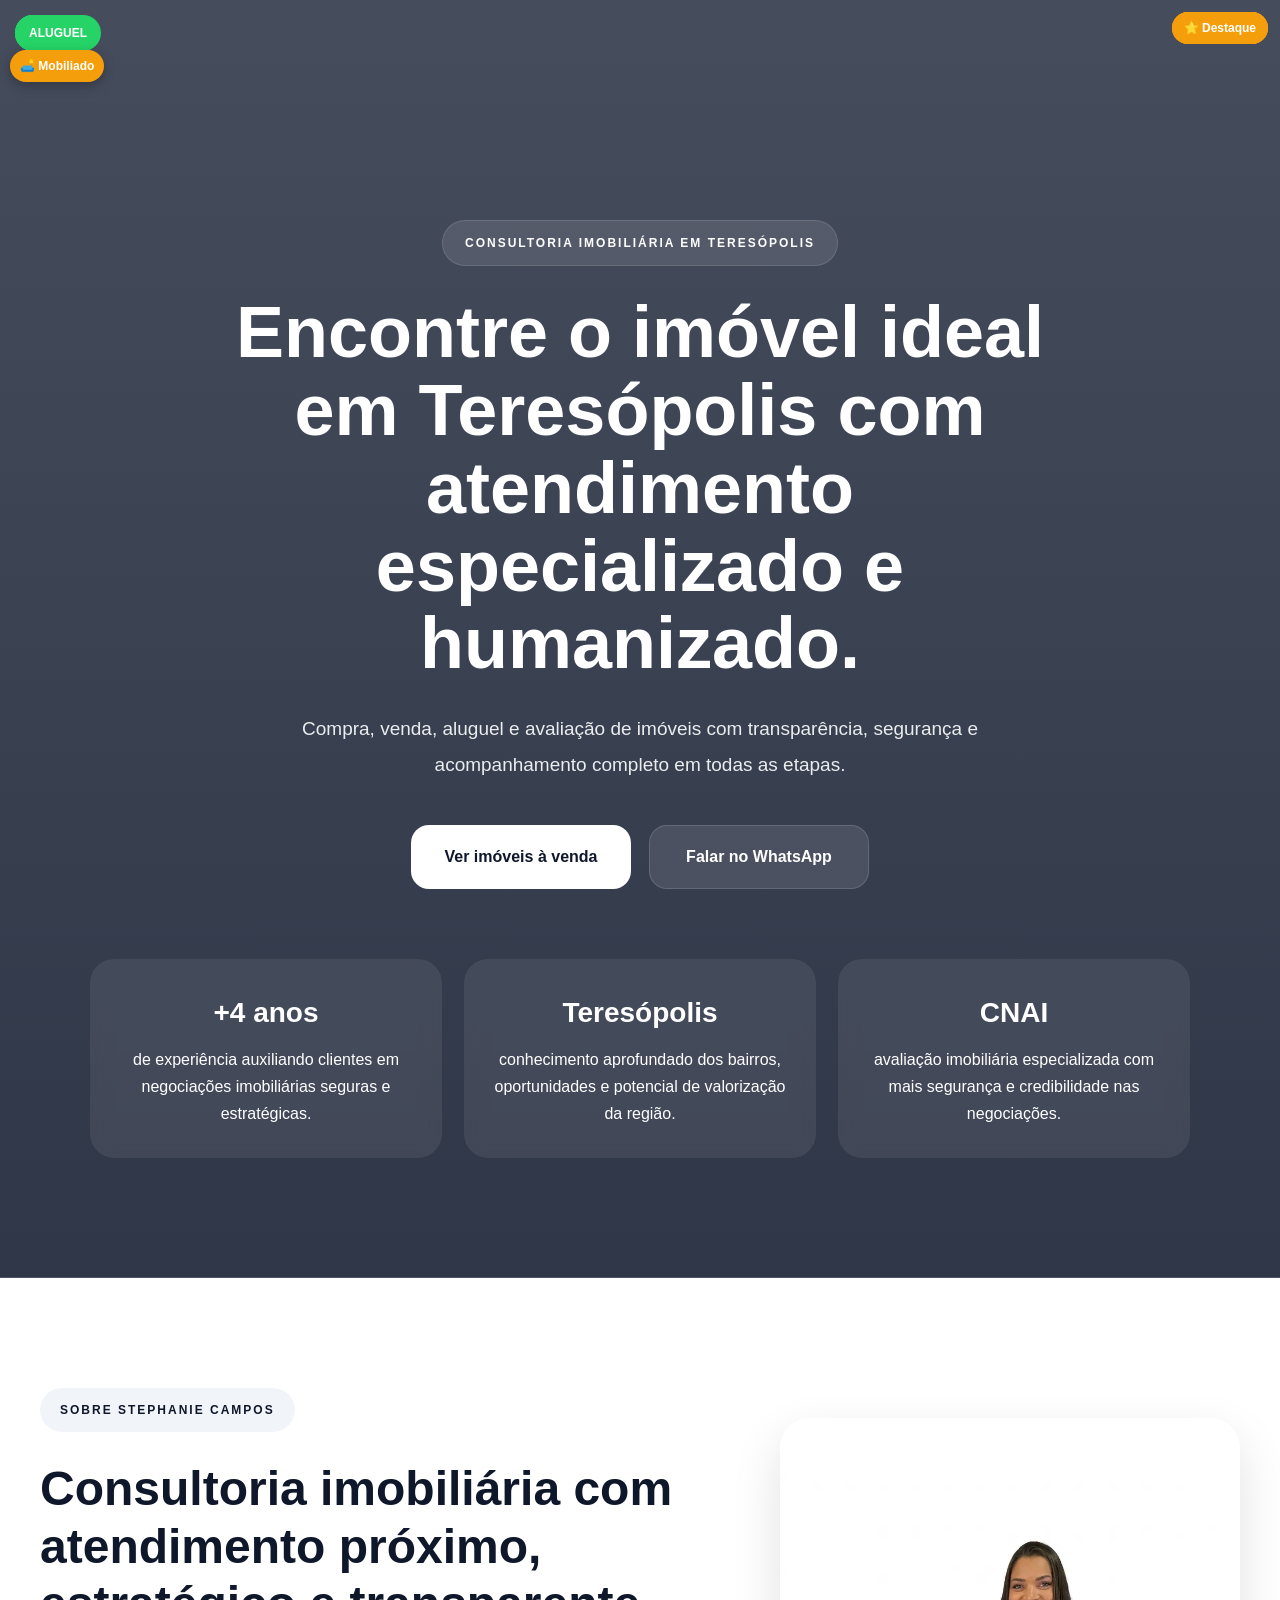
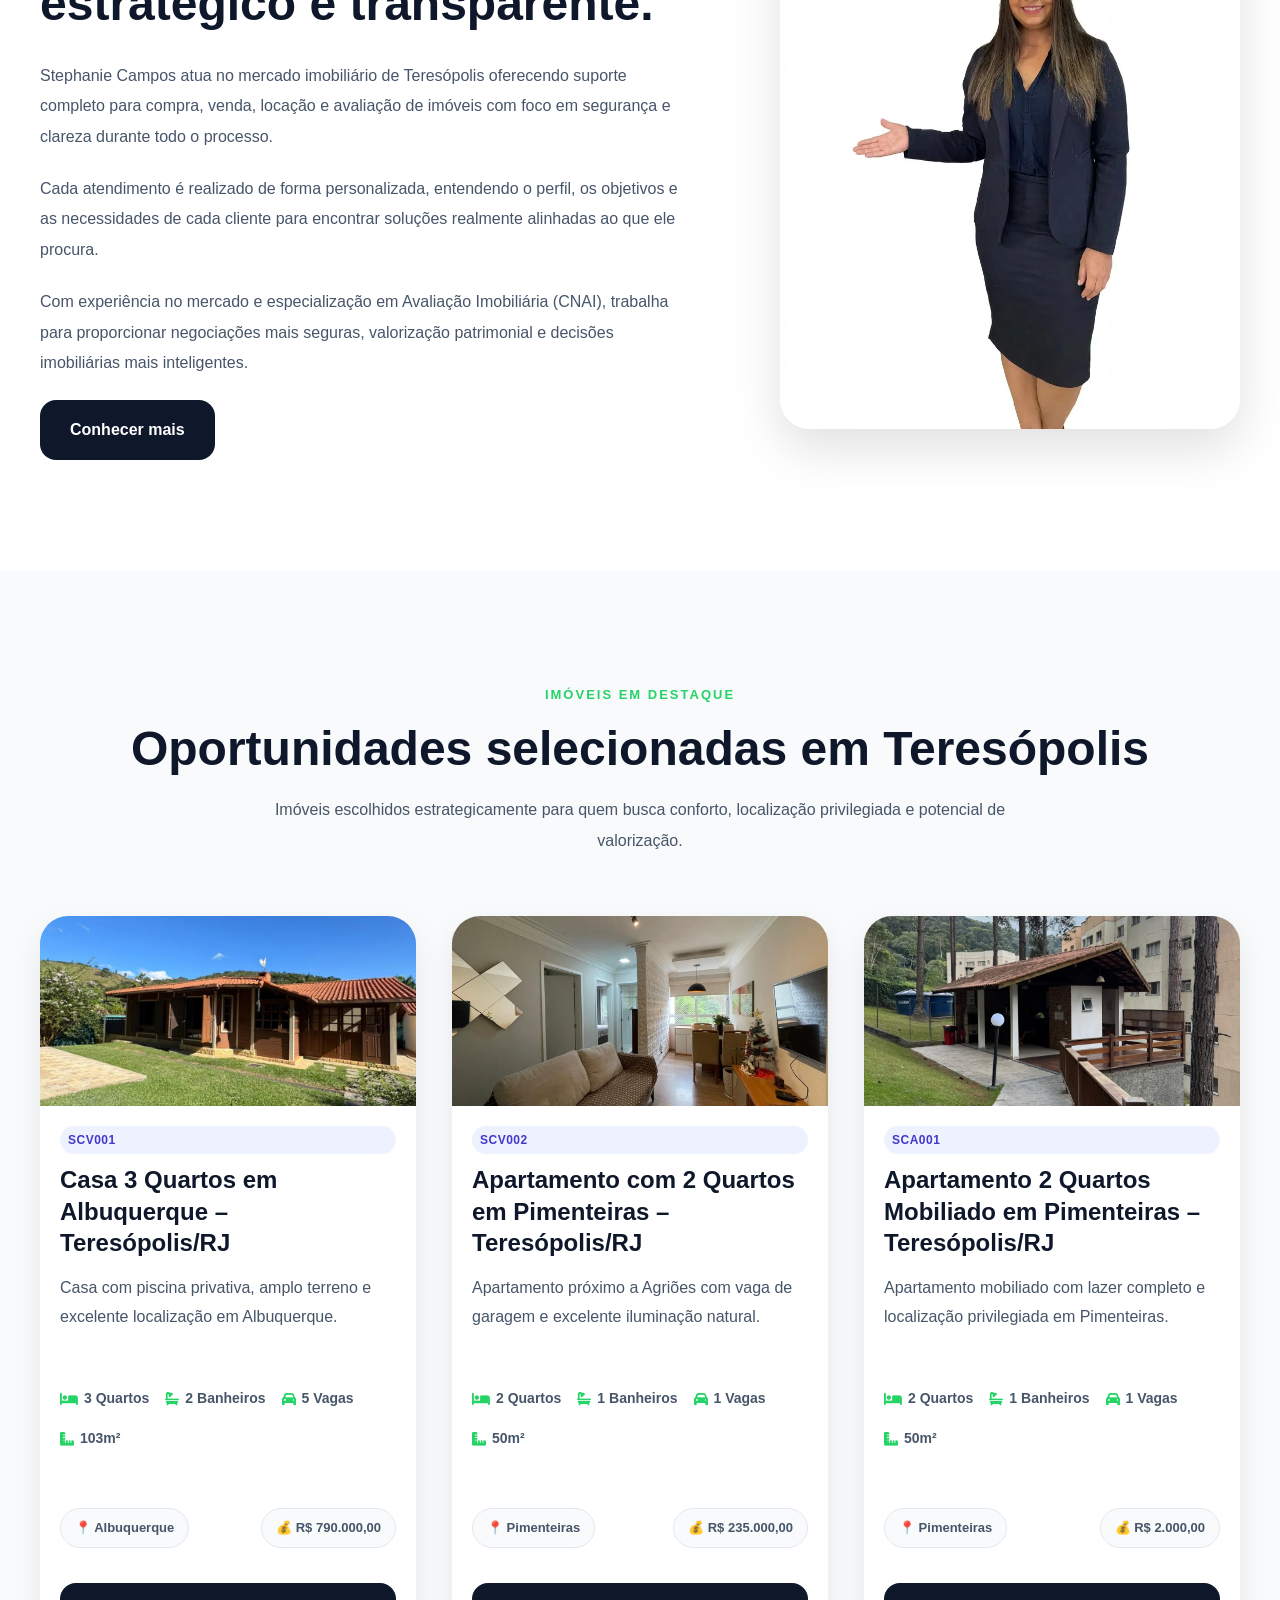
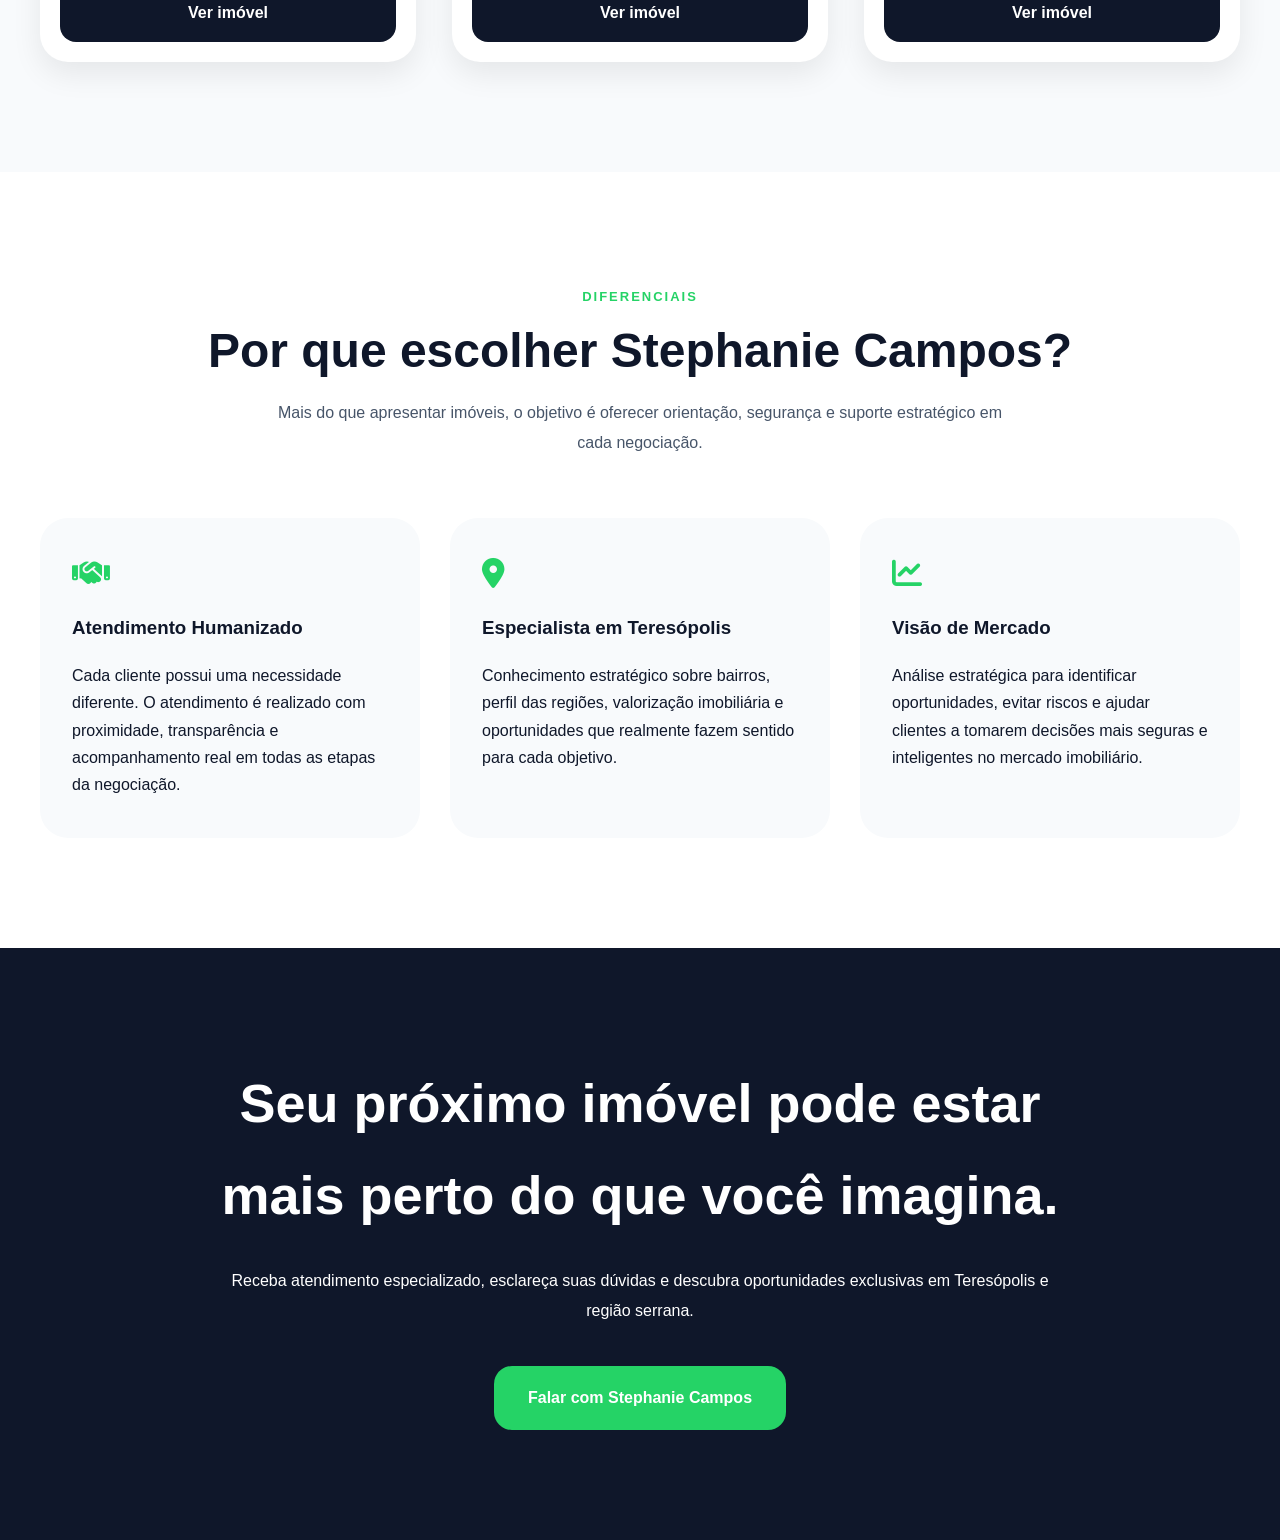
==== index.html @ abc0a204 "sss" ====
<!DOCTYPE html>
<html lang="pt-BR">
<head>

    <meta charset="UTF-8">

    <meta name="viewport"
        content="width=device-width, initial-scale=1.0">

    <title>
        Stephanie Campos | Consultoria Imobiliária em Teresópolis
    </title>

    <meta name="description"
        content="Especialista em compra, venda, aluguel e avaliação de imóveis em Teresópolis RJ.">

    <link rel="canonical"
        href="https://rodneycm.github.io/Corretora2/">

    <!-- SCHEMA 1 — RealEstateAgent -->
    <script type="application/ld+json">
    {
        "@context": "https://schema.org",
        "@type": "RealEstateAgent",
        "name": "Stephanie Campos | Consultoria Imobiliária",
        "image": "https://rodneycm.github.io/Corretora2/assets/equipe/stephanie.webp",
        "url": "https://rodneycm.github.io/Corretora2/",
        "telephone": "+55-21-98932-1485",
        "address": {
            "@type": "PostalAddress",
            "addressLocality": "Teresópolis",
            "addressRegion": "RJ",
            "addressCountry": "BR"
        },
        "areaServed": {
            "@type": "City",
            "name": "Teresópolis"
        },
        "sameAs": [
            "https://www.instagram.com/stecampost"
        ]
    }
    </script>

    <!-- SCHEMA 2 — LocalBusiness -->
    <script type="application/ld+json">
    {
        "@context": "https://schema.org",
        "@type": "LocalBusiness",
        "name": "Stephanie Campos | Consultoria Imobiliária",
        "image": "https://rodneycm.github.io/Corretora2/assets/equipe/stephanie.webp",
        "url": "https://rodneycm.github.io/Corretora2/",
        "telephone": "+55-21-98932-1485",
        "priceRange": "$$",
        "address": {
            "@type": "PostalAddress",
            "addressLocality": "Teresópolis",
            "addressRegion": "RJ",
            "addressCountry": "BR"
        },
        "geo": {
            "@type": "GeoCoordinates",
            "latitude": "-22.4167",
            "longitude": "-42.9789"
        },
        "areaServed": {
            "@type": "City",
            "name": "Teresópolis"
        },
        "sameAs": [
            "https://www.instagram.com/stecampost"
        ],
        "description": "Consultoria imobiliária especializada em compra, venda, aluguel e avaliação de imóveis em Teresópolis RJ."
    }
    </script>

    <!-- FAVICONS -->
    <link rel="icon"
        type="image/x-icon"
        href="assets/favicons/favicon.ico">

    <link rel="icon"
        type="image/png"
        sizes="16x16"
        href="assets/favicons/favicon-16x16.png">

    <link rel="icon"
        type="image/png"
        sizes="32x32"
        href="assets/favicons/favicon-32x32.png">

    <link rel="apple-touch-icon"
        sizes="180x180"
        href="assets/favicons/apple-touch-icon.png">

    <link rel="icon"
        type="image/png"
        sizes="192x192"
        href="assets/favicons/android-chrome-192x192.png">

    <link rel="icon"
        type="image/png"
        sizes="512x512"
        href="assets/favicons/android-chrome-512x512.png">

    <!-- FONT AWESOME -->
    <link rel="stylesheet"
        href="https://cdnjs.cloudflare.com/ajax/libs/font-awesome/6.5.2/css/all.min.css">

    <!-- CSS -->
    <link rel="stylesheet" href="css/global.css">
    <link rel="stylesheet" href="css/home.css">

</head>

<body>

<!-- HEADER -->

<div id="header-component"></div>

<main>

<!-- HERO -->

<section class="hero">

<div class="hero-content">

<span class="hero-mini">

CONSULTORIA IMOBILIÁRIA EM TERESÓPOLIS

</span>

<h1>

Encontre o imóvel ideal em Teresópolis com atendimento especializado e humanizado.

</h1>

<p>

Compra, venda, aluguel e avaliação de imóveis com transparência,
segurança e acompanhamento completo em todas as etapas.

</p>

<div class="hero-buttons">

<a href="comprar.html"
class="hero-btn">

Ver imóveis à venda

</a>

<a href="https://wa.me/5521989321485?text=Olá%20Stephanie,%20vim%20pelo%20site%20e%20gostaria%20de%20mais%20informações."
target="_blank"
rel="noopener noreferrer"
class="hero-btn-outline">

Falar no WhatsApp

</a>

</div>

<div class="hero-info">

<div>

<strong>+4 anos</strong>

<span>
de experiência auxiliando clientes em negociações imobiliárias seguras e estratégicas.
</span>

</div>

<div>

<strong>Teresópolis</strong>

<span>
conhecimento aprofundado dos bairros, oportunidades e potencial de valorização da região.
</span>

</div>

<div>

<strong>CNAI</strong>

<span>
avaliação imobiliária especializada com mais segurança e credibilidade nas negociações.
</span>

</div>

</div>

</div>

</section>

<!-- SOBRE -->

<section class="sobre-home">

<div class="sobre-home-content">

<div class="sobre-texto">

<span class="sobre-mini">

SOBRE STEPHANIE CAMPOS

</span>

<h2>

Consultoria imobiliária com atendimento próximo, estratégico e transparente.

</h2>

<p>

Stephanie Campos atua no mercado imobiliário de Teresópolis oferecendo suporte completo para compra, venda, locação e avaliação de imóveis com foco em segurança e clareza durante todo o processo.

</p>

<p>

Cada atendimento é realizado de forma personalizada, entendendo o perfil, os objetivos e as necessidades de cada cliente para encontrar soluções realmente alinhadas ao que ele procura.

</p>

<p>

Com experiência no mercado e especialização em Avaliação Imobiliária (CNAI), trabalha para proporcionar negociações mais seguras, valorização patrimonial e decisões imobiliárias mais inteligentes.

</p>

<a href="quem-somos.html"
class="saiba-mais-btn">

Conhecer mais

</a>

</div>

<div class="sobre-imagem">

<img src="assets/equipe/stephanie4.webp"
alt="Stephanie Campos">

</div>

</div>

</section>

<!-- DESTAQUES -->

<section class="destaques-home">

<div class="section-title">

<span>
IMÓVEIS EM DESTAQUE
</span>

<h2>

Oportunidades selecionadas em Teresópolis

</h2>

<p>

Imóveis escolhidos estrategicamente para quem busca conforto,
localização privilegiada e potencial de valorização.

</p>

</div>

<div class="cards">

<div
    id="imoveis-destaque-home"
    class="cards-grid">

</div>

</section>

<!-- BENEFÍCIOS -->

<section class="beneficios">

<div class="section-title">

<span>
DIFERENCIAIS
</span>

<h2>

Por que escolher Stephanie Campos?

</h2>

<p>

Mais do que apresentar imóveis, o objetivo é oferecer orientação,
segurança e suporte estratégico em cada negociação.

</p>

</div>

<div class="beneficios-grid">

<div class="beneficio-box">

<i class="fa-solid fa-handshake"></i>

<h3>

Atendimento Humanizado

</h3>

<p>

Cada cliente possui uma necessidade diferente. O atendimento é realizado com proximidade, transparência e acompanhamento real em todas as etapas da negociação.

</p>

</div>

<div class="beneficio-box">

<i class="fa-solid fa-location-dot"></i>

<h3>

Especialista em Teresópolis

</h3>

<p>

Conhecimento estratégico sobre bairros, perfil das regiões, valorização imobiliária e oportunidades que realmente fazem sentido para cada objetivo.

</p>

</div>

<div class="beneficio-box">

<i class="fa-solid fa-chart-line"></i>

<h3>

Visão de Mercado

</h3>

<p>

Análise estratégica para identificar oportunidades, evitar riscos e ajudar clientes a tomarem decisões mais seguras e inteligentes no mercado imobiliário.

</p>

</div>

</div>

</section>

<!-- CTA -->

<section class="cta-final">

<div class="cta-final-content">

<h2>

Seu próximo imóvel pode estar mais perto do que você imagina.

</h2>

<p>

Receba atendimento especializado, esclareça suas dúvidas
e descubra oportunidades exclusivas em Teresópolis e região serrana.

</p>

<a href="https://wa.me/5521989321485?text=Olá%20Stephanie,%20vim%20pelo%20site%20e%20gostaria%20de%20mais%20informações."
target="_blank"
rel="noopener noreferrer"
class="cta-btn">

Falar com Stephanie Campos

</a>

</div>

</section>

</main>

<!-- FOOTER -->

<div id="footer-component"></div>

<script src="js/components.js"></script>

<script
    type="module"
    src="js/core/app.js">
</script>

</body>

</html>
---- css/global.css ----
/* =========================================================
RESET
========================================================= */

*{
    margin:0;
    padding:0;
    box-sizing:border-box;
}

html{
    scroll-behavior:smooth;
}

body{

    font-family:Arial,sans-serif;

    background:#f3f6fb;

    color:#0f172a;

    line-height:1.7;

    overflow-x:hidden;
}

/* =========================================================
VARIÁVEIS
========================================================= */

:root{

    --primary:#0f172a;
    --primary-light:#1e293b;

    --secondary:#25d366;
    --secondary-dark:#1faa52;

    --white:#ffffff;

    --background:#ffffff;
    --background-soft:#f8fafc;

    --text:#475569;
    --text-light:#64748b;

    --border:#e2e8f0;

    --shadow-sm:
    0 4px 12px rgba(0,0,0,0.06);

    --shadow-md:
    0 12px 30px rgba(0,0,0,0.08);

    --shadow-lg:
    0 20px 50px rgba(0,0,0,0.12);

    --radius-sm:12px;
    --radius-md:24px;
    --radius-lg:34px;

    --transition-fast:0.2s ease;
    --transition:0.3s ease;
    --transition-slow:0.45s ease;
}

/* =========================================================
GLOBAL
========================================================= */

img{

    max-width:100%;

    display:block;
}

a{

    text-decoration:none;

    transition:var(--transition);
}

button,
input,
textarea{

    font-family:inherit;
}

.container{

    width:min(1280px,92%);

    margin:auto;
}

/* =========================================================
FOCUS
========================================================= */

a:focus-visible,
button:focus-visible,
input:focus-visible,
textarea:focus-visible{

    outline:2px solid var(--secondary);

    outline-offset:3px;
}

/* =========================================================
HEADER
========================================================= */

.header{

    position:fixed;

    top:0;
    left:0;

    width:100%;

    min-height:108px;

    display:flex;

    align-items:center;

    justify-content:space-between;

    padding:18px 8%;

    background:rgba(255,255,255,0.96);

    backdrop-filter:blur(14px);

    border-bottom:
    1px solid rgba(226,232,240,0.7);

    z-index:9999;
}

/* =========================================================
LOGO
========================================================= */

.logo-area{

    display:flex;

    align-items:center;
}

.logo-area img{

    width:170px;

    height:auto;

    object-fit:contain;
}

/* =========================================================
NAV
========================================================= */

nav{

    display:flex;

    align-items:center;

    gap:28px;
}

nav a{

    color:var(--primary);

    font-size:15px;

    font-weight:700;

    position:relative;

    white-space:nowrap;
}

nav a:not(.whatsapp-btn):not(.nav-active)::after{

    content:"";

    position:absolute;

    left:0;
    bottom:-6px;

    width:0;

    height:2px;

    background:#22c55e;

    transition:var(--transition);
}

nav a:not(.whatsapp-btn):hover::after{

    width:100%;
}

.nav-active{

    color:#22c55e;

    font-weight:800;
}

/* =========================================================
WHATSAPP BTN
========================================================= */

.whatsapp-btn{

    background:var(--secondary);

    color:white;

    padding:14px 24px;

    border-radius:14px;

    display:inline-flex;

    align-items:center;
    justify-content:center;

    gap:10px;

    font-weight:700;

    transition:var(--transition);
}

.whatsapp-btn:hover{

    background:var(--secondary-dark);

    transform:translateY(-2px);
}

/* =========================================================
HERO GLOBAL
========================================================= */

.page-hero{

    position:relative;

    min-height:60vh;

    display:flex;

    align-items:center;
    justify-content:center;

    text-align:center;

    color:white;

    padding:
    180px
    20px
    100px;

    background-size:cover;

    background-position:center;
}

.page-hero-content{

    width:100%;

    max-width:900px;

    margin:auto;
}

.page-hero-tag{

    display:inline-block;

    margin-bottom:24px;

    padding:12px 20px;

    border-radius:999px;

    background:rgba(255,255,255,0.10);

    border:
    1px solid rgba(255,255,255,0.12);

    font-size:13px;

    letter-spacing:2px;

    font-weight:700;
}

.page-hero h1{

    font-size:
    clamp(42px,6vw,64px);

    line-height:1.1;

    margin-bottom:24px;
}

.page-hero p{

    font-size:20px;

    color:rgba(255,255,255,0.88);
}

/* =========================================================
SECTION TITLE
========================================================= */

.section-title{

    text-align:center;

    margin-bottom:60px;
}

.section-title span{

    display:inline-block;

    margin-bottom:14px;

    color:var(--secondary);

    font-size:13px;

    font-weight:700;

    letter-spacing:2px;
}

.section-title h2{

    font-size:
    clamp(34px,5vw,48px);

    line-height:1.2;

    margin-bottom:18px;
}

.section-title p{

    max-width:760px;

    margin:auto;

    color:var(--text);

    line-height:1.9;
}

/* =========================================================
GRID GLOBAL
========================================================= */

.cards-grid{

    display:grid;

    grid-template-columns:
    repeat(auto-fit,minmax(340px,1fr));

    gap:36px;
}

/* =========================================================
CARD GLOBAL
========================================================= */

.imovel-card{

    background:white;

    border-radius:28px;

    overflow:hidden;

    box-shadow:var(--shadow-md);

    transition:var(--transition);

    display:flex;

    flex-direction:column;

    height:100%;
}

.imovel-card:hover{

    transform:translateY(-8px);

    box-shadow:var(--shadow-lg);
}

/* =========================================================
IMAGEM CARD
========================================================= */

.imovel-image{

    width:100%;

    height:260px;

    overflow:hidden;

    background:#e5e7eb;
}

.imovel-image img{

    width:100%;
    height:100%;

    object-fit:cover;

    display:block;

    transition:var(--transition-slow);
}

.imovel-card:hover .imovel-image img{

    transform:scale(1.04);
}

/* =========================================================
CONTEÚDO CARD
========================================================= */

.imovel-content{

    display:flex;

    flex-direction:column;

    height:100%;

    padding:20px;

}

.imovel-content h3{

    font-size:24px;

    line-height:1.3;

    margin-bottom:16px;
}

.imovel-content p{

    color:var(--text);

    line-height:1.8;

    margin-bottom:20px;

    display:-webkit-box;

    -webkit-box-orient:vertical;

    -webkit-line-clamp:3;

    line-clamp:3;

    overflow:hidden;

    min-height:81px;

}

.card-caracteristicas{

    display:flex;

    align-items:center;

    gap:16px;

    margin-top:12px;

    margin-bottom:22px;

    flex-wrap:wrap;

}

.card-caracteristicas span{

    display:flex;

    align-items:center;

    gap:6px;

    font-size:14px;

    font-weight:600;

    color:#475569;

}

.card-caracteristicas i{

    color:#25d366;

}

.imovel-info{

    margin-top:auto;

    display:flex;

    justify-content:space-between;

    align-items:center;

    gap:10px;

}

.imovel-info span{

    background:#f8fafc;

    padding:8px 14px;

    border-radius:999px;

    font-size:13px;

    font-weight:600;

    border:1px solid #e2e8f0;

    color:#475569;
}

.imovel-btn{

    margin-top:15px;

    width:100%;

    display:flex;

    align-items:center;
    justify-content:center;

    padding:16px;

    border-radius:16px;

    background:var(--primary);

    color:white;

    font-weight:700;

    margin-top:auto;

    transition:var(--transition);
}

.imovel-btn:hover{

    transform:translateY(-2px);

    background:var(--primary-light);
}

/* =========================================================
BOTÕES GLOBAIS
========================================================= */

.hero-btn,
.hero-btn-outline,
.card-btn,
.cta-btn,
.saiba-mais-btn{

    display:inline-flex;

    align-items:center;
    justify-content:center;

    border:none;

    font-weight:700;

    transition:var(--transition);

    cursor:pointer;
}

/* =========================================================
FOOTER
========================================================= */

footer{

    background:#020617;

    color:white;

    padding:
    100px
    8%
    50px;
}

.footer-grid{

    display:grid;

    grid-template-columns:
    repeat(auto-fit,minmax(240px,1fr));

    gap:50px;
}

.footer-logo-link{

    position:relative;

    display:inline-flex;

    width:max-content;

    transition:var(--transition);
}

.footer-logo-link:hover{

    transform:translateY(-4px);
}

.footer-logo-white{

    width:220px;

    margin-bottom:24px;
}

.footer-logo-tooltip{

    position:absolute;

    bottom:110%;
    left:50%;

    transform:
    translateX(-50%)
    translateY(8px);

    background:
    rgba(255,255,255,0.96);

    color:#0f172a;

    padding:8px 14px;

    border-radius:999px;

    font-size:11px;

    font-weight:700;

    opacity:0;

    visibility:hidden;

    transition:var(--transition);

    white-space:nowrap;

    pointer-events:none;
}

.footer-logo-link:hover .footer-logo-tooltip{

    opacity:1;

    visibility:visible;

    transform:
    translateX(-50%)
    translateY(0);
}

.footer-desc,
.footer-grid p{

    color:#cbd5e1;

    line-height:1.9;
}

.footer-grid h3{

    margin-bottom:22px;

    font-size:20px;
}

.footer-grid a{

    display:block;

    margin-bottom:14px;

    color:white;
}

.footer-bottom{

    margin-top:60px;

    padding-top:30px;

    border-top:
    1px solid rgba(255,255,255,0.1);

    text-align:center;

    color:#cbd5e1;

    font-size:14px;
}

/* =========================================================
RESPONSIVO
========================================================= */

@media(max-width:980px){

    .header{

        padding:20px;

        flex-direction:column;

        gap:20px;
    }

    .logo-area img{

        width:150px;
    }

    nav{

        flex-wrap:wrap;

        justify-content:center;

        gap:18px;
    }

    .cards-grid{

        grid-template-columns:1fr;
    }
}

@media(max-width:600px){

    .header{

        padding:18px;
    }

    .logo-area img{

        width:130px;
    }

    nav{

        width:100%;

        gap:14px;
    }

    nav a{

        font-size:14px;
    }

    .whatsapp-btn{

        width:100%;

        justify-content:center;
    }

    .page-hero{

        padding:
        200px
        20px
        100px;
    }

    .page-hero p{

        font-size:18px;
    }

    .footer-grid{

        gap:36px;
    }
}

/* =========================================
BADGE FINALIDADE
========================================= */

.badge-finalidade{

    position:absolute;

    top:15px;
    left:15px;

    background:#25d366;

    color:white;

    padding:8px 14px;

    border-radius:999px;

    font-size:12px;

    font-weight:700;

    text-transform:uppercase;

    z-index:2;

}

.badge-destaque{
    position:absolute;
    top:12px;
    right:12px;

    background:#ffb800;
    color:#000;

    padding:6px 12px;

    border-radius:20px;

    font-size:.75rem;
    font-weight:700;

    z-index:2;
}

.badge-mobiliado{
    position:absolute;

    top:52px;
    left:12px;

    background:#1f2937;
    color:#fff;

    padding:6px 12px;

    border-radius:20px;

    font-size:.75rem;
    font-weight:600;

    z-index:2;
}

.codigo-imovel{

    font-size:.75rem;

    font-weight:700;

    color:#64748b;

    margin-bottom:8px;

    letter-spacing:.5px;

    text-transform:uppercase;

}

/* =========================================
BADGE DESTAQUE
========================================= */

.badge-destaque{

    position:absolute;

    top:12px;
    right:12px;

    background:#f59e0b;

    color:#ffffff;

    padding:6px 12px;

    border-radius:20px;

    font-size:.75rem;

    font-weight:700;

    z-index:3;

}

/* =========================================
BADGE MOBILIADO
========================================= */

.badge-mobiliado{

    position:absolute;

    top:50px;
    left:12px;

    background:#1f2937;

    color:#ffffff;

    padding:6px 12px;

    border-radius:20px;

    font-size:.75rem;

    font-weight:600;

    z-index:3;

}

.badge-mobiliado{

    position:absolute;
    top:50px;
    left:10px;

    background:#f59e0b;

    color:#ffffff;

    font-size:.75rem;
    font-weight:700;

    padding:6px 10px;

    border-radius:999px;

    z-index:5;

    box-shadow:0 4px 12px rgba(0,0,0,.25);

}

/* =========================================================
CÓDIGO DO IMÓVEL
========================================================= */

.codigo-imovel{

    display:inline-block;

    background:#eef2ff;

    color:#4338ca;

    font-size:.75rem;

    font-weight:700;

    padding:4px 8px;

    border-radius:999px;

    margin-bottom:10px;

}
---- css/home.css ----
/* =========================================================
HOME HERO
========================================================= */

.hero{

    position:relative;

    min-height:100vh;

    display:flex;

    align-items:center;

    justify-content:center;

    padding:220px 24px 120px;

    text-align:center;

    color:white;

    overflow:hidden;

    background:
    linear-gradient(
    rgba(15,23,42,0.76),
    rgba(15,23,42,0.86)),
    url('https://images.unsplash.com/photo-1560518883-ce09059eeffa?q=80&w=1973&auto=format&fit=crop');

    background-size:cover;

    background-position:center;
}

.hero-content{

    width:100%;

    max-width:1100px;

    margin:auto;

    position:relative;

    z-index:2;
}

.hero-mini{

    display:inline-flex;

    align-items:center;

    justify-content:center;

    padding:12px 22px;

    border-radius:999px;

    background:rgba(255,255,255,0.10);

    border:1px solid rgba(255,255,255,0.12);

    margin-bottom:28px;

    font-size:12px;

    font-weight:700;

    letter-spacing:2px;
}

.hero-content h1{

    max-width:900px;

    margin:0 auto 28px;

    font-size:clamp(42px,6vw,72px);

    line-height:1.08;

    font-weight:800;
}

.hero-content p{

    max-width:760px;

    margin:0 auto 42px;

    font-size:19px;

    line-height:1.9;

    color:rgba(255,255,255,0.90);
}

.hero-buttons{

    display:flex;

    justify-content:center;

    flex-wrap:wrap;

    gap:18px;
}

.hero-btn,
.hero-btn-outline{

    min-width:220px;

    padding:17px 32px;

    border-radius:18px;

    font-weight:700;

    display:inline-flex;

    align-items:center;

    justify-content:center;
}

.hero-btn{

    background:white;

    color:var(--primary);
}

.hero-btn-outline{

    background:rgba(255,255,255,0.10);

    border:1px solid rgba(255,255,255,0.14);

    color:white;
}

.hero-info{

    margin-top:70px;

    display:grid;

    grid-template-columns:repeat(3,1fr);

    gap:22px;
}

.hero-info div{

    padding:30px;

    border-radius:24px;

    background:rgba(255,255,255,0.08);

    backdrop-filter:blur(10px);
}

.hero-info strong{

    display:block;

    font-size:28px;

    margin-bottom:10px;
}

/* =========================================================
SOBRE
========================================================= */

.sobre-home{

    padding:110px 24px;

    background:white;
}

.sobre-home-content{

    max-width:1200px;

    margin:auto;

    display:grid;

    grid-template-columns:1fr 460px;

    gap:70px;

    align-items:center;
}

.sobre-texto{

    max-width:650px;
}

.sobre-mini{

    display:inline-flex;

    padding:12px 20px;

    border-radius:999px;

    background:#f1f5f9;

    margin-bottom:28px;

    font-size:12px;

    font-weight:700;

    letter-spacing:2px;
}

.sobre-home h2{

    font-size:clamp(34px,5vw,48px);

    line-height:1.2;

    margin-bottom:28px;
}

.sobre-home p{

    margin-bottom:22px;

    color:var(--text);

    line-height:1.9;
}

.sobre-imagem img{

    width:100%;

    border-radius:30px;

    box-shadow:var(--shadow-lg);
}

.saiba-mais-btn{

    display:inline-flex;

    align-items:center;

    justify-content:center;

    padding:16px 30px;

    border-radius:16px;

    background:var(--primary);

    color:white;

    font-weight:700;
}

/* =========================================================
DESTAQUES
========================================================= */

.destaques-home{

    padding:110px 24px;

    background:#f8fafc;
}

.cards{

    max-width:1200px;

    margin:auto;

    display:grid;

    grid-template-columns:repeat(auto-fit,minmax(320px,1fr));

    gap:32px;
}

.card{

    background:white;

    border-radius:28px;

    overflow:hidden;

    box-shadow:var(--shadow-md);
}

.card img{

    width:100%;

    height:280px;

    object-fit:cover;
}

.card-content{

    padding:32px;
}

.card-content h3{

    margin-bottom:18px;

    font-size:28px;
}

.card-content p{

    margin-bottom:24px;

    line-height:1.9;

    color:var(--text);
}

.card-infos{

    display:flex;

    gap:12px;

    flex-wrap:wrap;

    margin-bottom:24px;
}

.card-infos span{

    background:#f1f5f9;

    padding:10px 14px;

    border-radius:999px;

    font-size:14px;
}

.card-btn{

    width:100%;

    display:flex;

    justify-content:center;

    padding:16px;

    border-radius:16px;

    background:var(--primary);

    color:white;

    font-weight:700;
}

/* =========================================================
BENEFICIOS
========================================================= */

.beneficios{

    padding:110px 24px;

    background:white;
}

.beneficios-grid{

    max-width:1200px;

    margin:auto;

    display:grid;

    grid-template-columns:repeat(auto-fit,minmax(280px,1fr));

    gap:30px;
}

.beneficio-box{

    background:#f8fafc;

    padding:40px 32px;

    border-radius:28px;
}

.beneficio-box i{

    font-size:30px;

    color:var(--secondary);

    margin-bottom:24px;
}

.beneficio-box h3{

    margin-bottom:18px;
}

/* =========================================================
CTA
========================================================= */

.cta-final{

    padding:110px 24px;

    background:#0f172a;

    color:white;

    text-align:center;
}

.cta-final-content{

    max-width:850px;

    margin:auto;
}

.cta-final h2{

    font-size:clamp(36px,5vw,54px);

    margin-bottom:24px;
}

.cta-final p{

    margin-bottom:40px;

    line-height:1.9;
}

.cta-btn{

    display:inline-flex;

    padding:18px 34px;

    border-radius:18px;

    background:var(--secondary);

    color:white;

    font-weight:700;
}

/* =========================================================
RESPONSIVO
========================================================= */

@media(max-width:980px){

    .hero-info{

        grid-template-columns:1fr;
    }

    .sobre-home-content{

        grid-template-columns:1fr;

        text-align:center;
    }

    .sobre-texto{

        max-width:100%;
    }

    .sobre-imagem img{

        max-width:520px;

        margin:auto;
    }
}

@media(max-width:768px){

    .hero{

        padding:180px 20px 100px;
    }

    .hero-buttons{

        flex-direction:column;
    }

    .hero-btn,
    .hero-btn-outline{

        width:100%;
    }
}
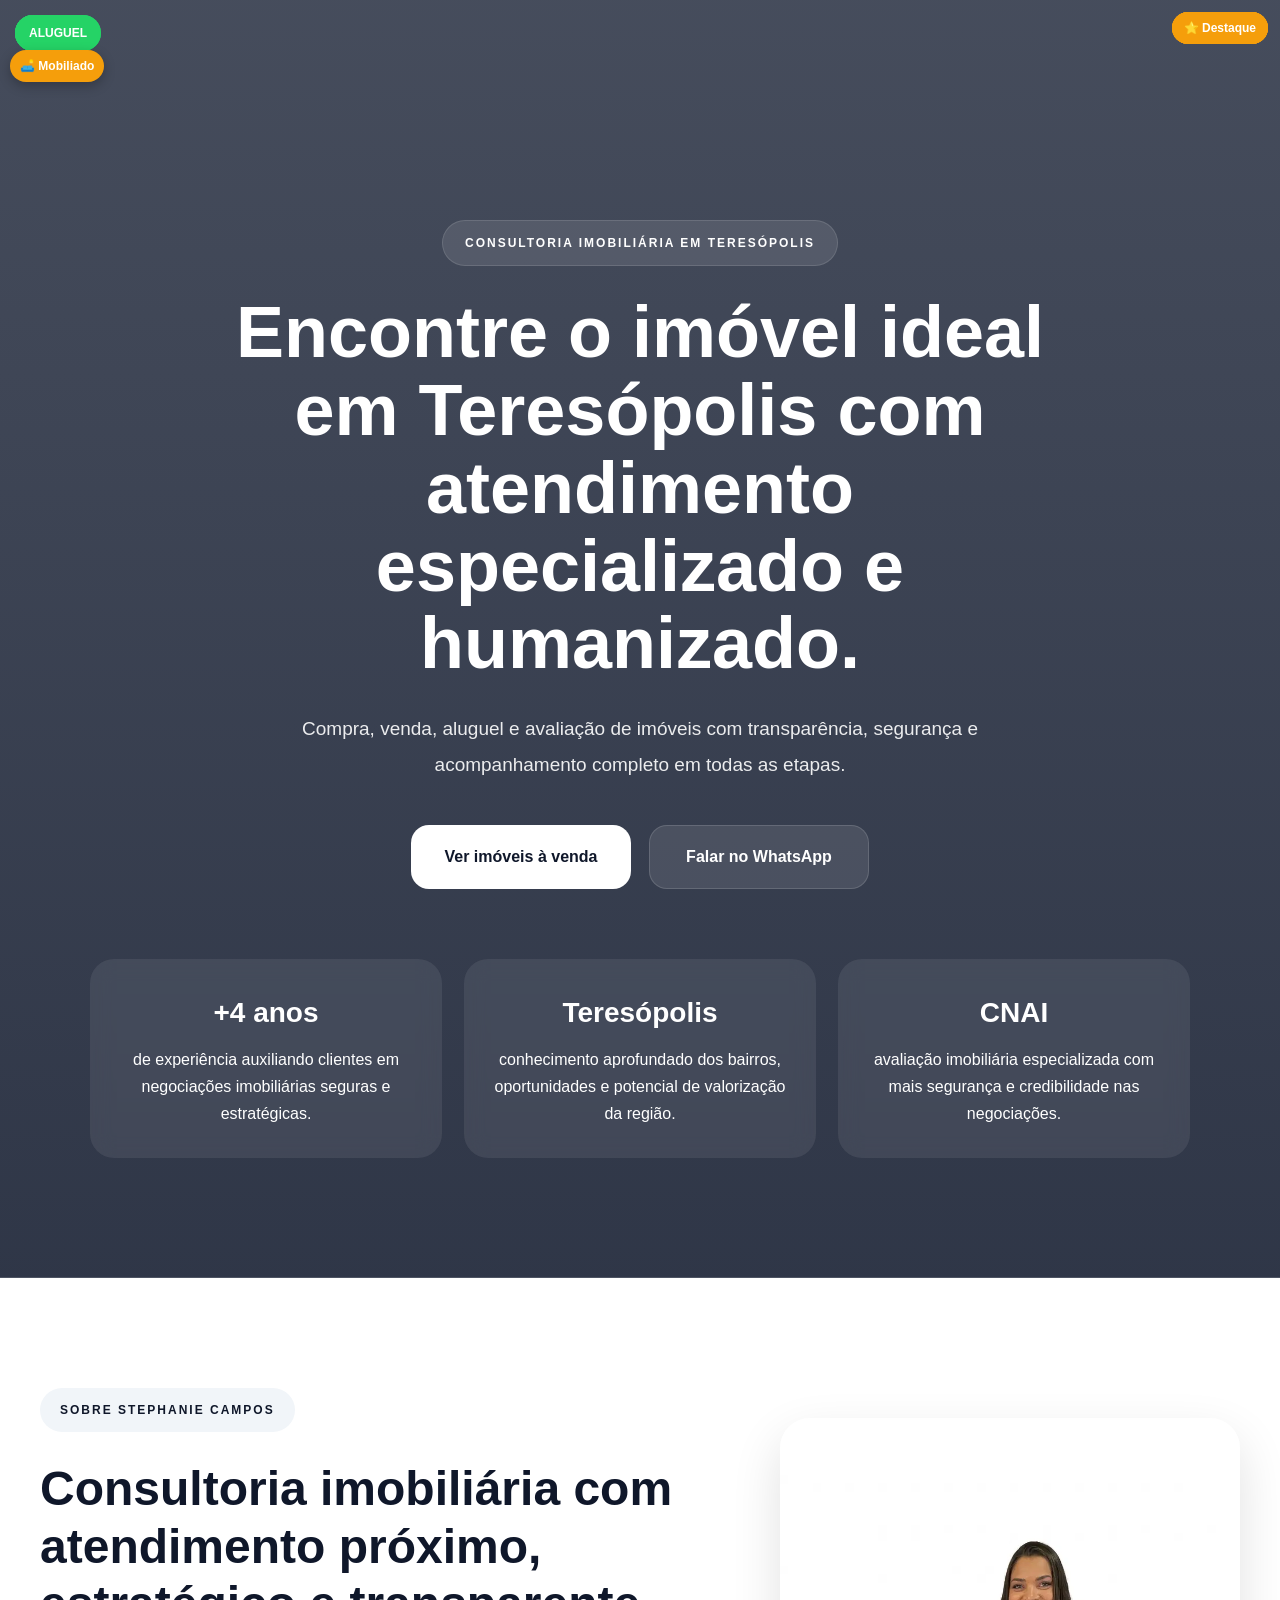
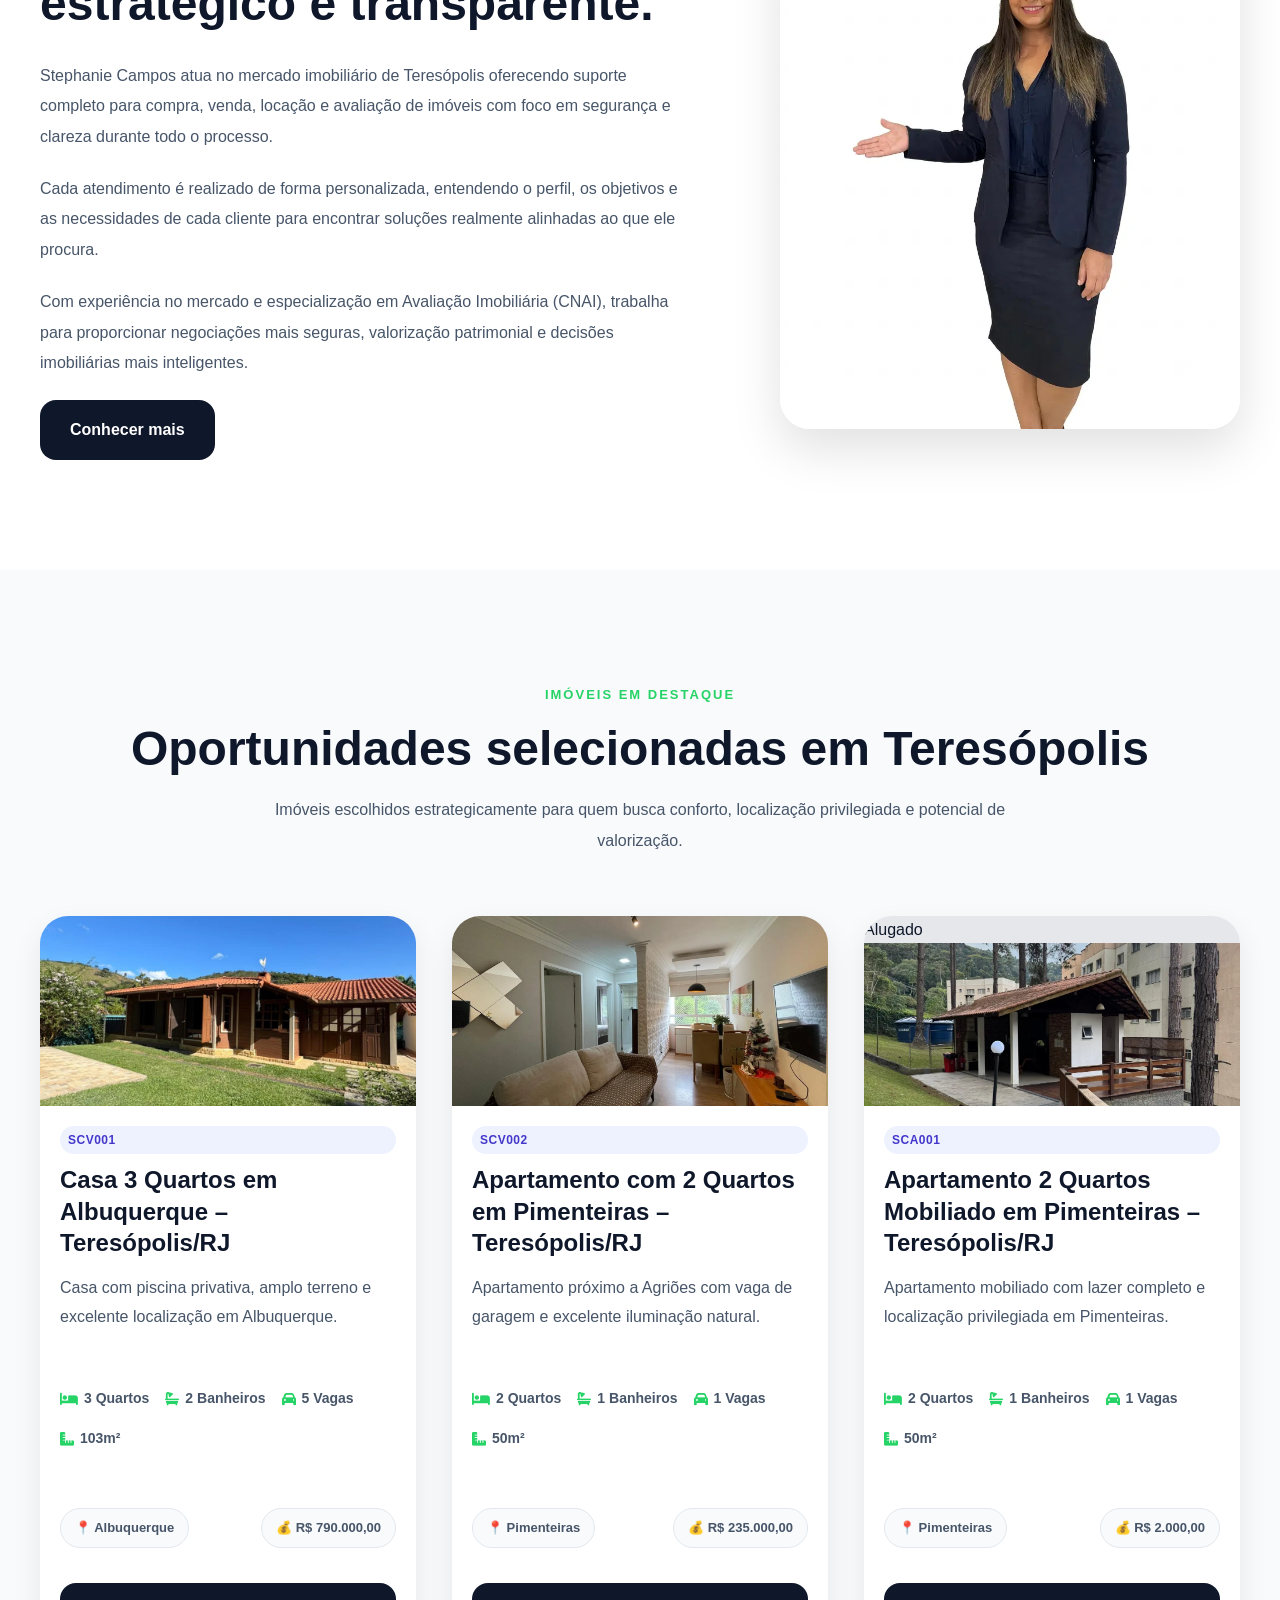
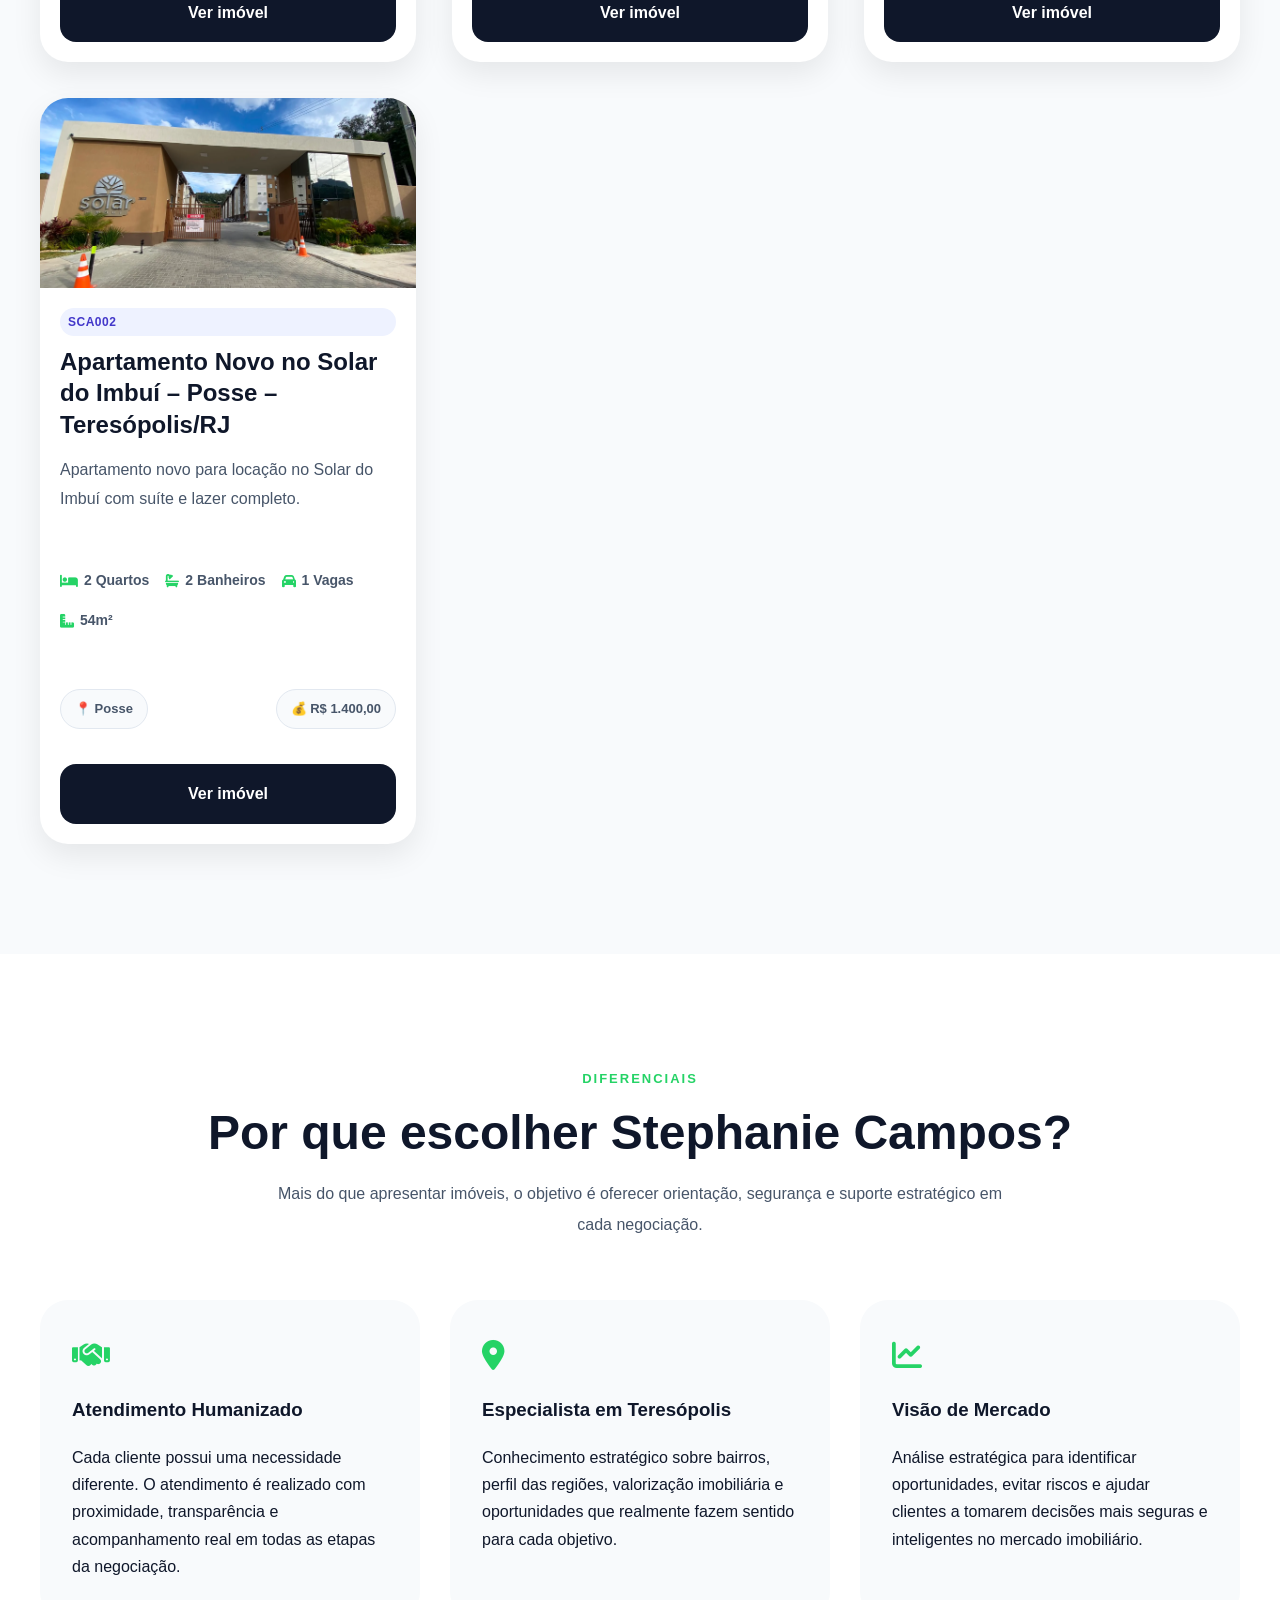
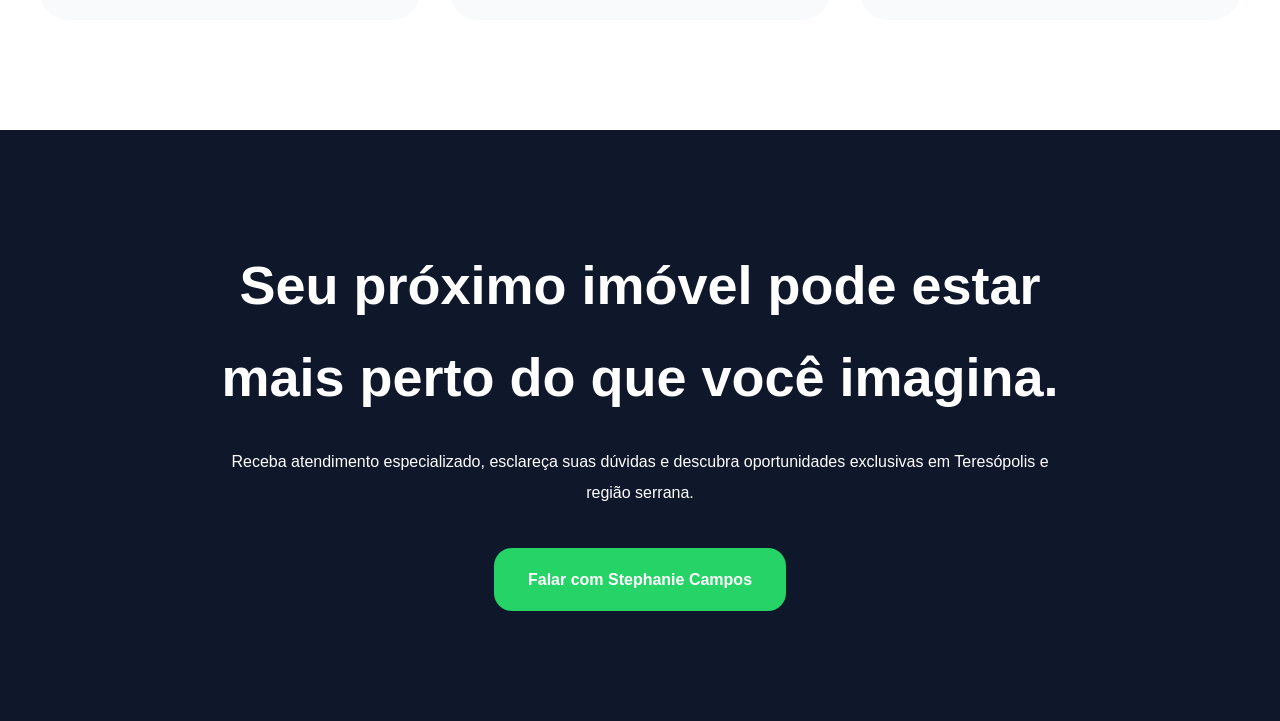
==== commit 8e67be02: "movendo components para dentro de UI\components.js" ====
--- a/index.html
+++ b/index.html
@@ -13,6 +13,20 @@
 
     <meta name="description"
         content="Especialista em compra, venda, aluguel e avaliação de imóveis em Teresópolis RJ.">
+
+        <!-- TWITTER CARD -->
+
+    <meta name="twitter:card"
+        content="summary_large_image">
+
+    <meta name="twitter:title"
+        content="Stephanie Campos | Consultoria Imobiliária em Teresópolis">
+
+    <meta name="twitter:description"
+        content="Compra, venda, aluguel e avaliação de imóveis em Teresópolis RJ com atendimento especializado.">
+
+    <meta name="twitter:image"
+        content="https://rodneycm.github.io/Corretora2/assets/equipe/stephanie.webp">
 
     <link rel="canonical"
         href="https://rodneycm.github.io/Corretora2/">
@@ -75,33 +89,34 @@
     </script>
 
     <!-- FAVICONS -->
-    <link rel="icon"
-        type="image/x-icon"
-        href="assets/favicons/favicon.ico">
-
-    <link rel="icon"
-        type="image/png"
-        sizes="16x16"
-        href="assets/favicons/favicon-16x16.png">
-
-    <link rel="icon"
-        type="image/png"
-        sizes="32x32"
-        href="assets/favicons/favicon-32x32.png">
-
-    <link rel="apple-touch-icon"
-        sizes="180x180"
-        href="assets/favicons/apple-touch-icon.png">
-
-    <link rel="icon"
-        type="image/png"
-        sizes="192x192"
-        href="assets/favicons/android-chrome-192x192.png">
-
-    <link rel="icon"
-        type="image/png"
-        sizes="512x512"
-        href="assets/favicons/android-chrome-512x512.png">
+    
+<link rel="icon"
+type="image/x-icon"
+href="/Corretora2/assets/favicons/favicon.ico">
+
+<link rel="icon"
+type="image/png"
+sizes="16x16"
+href="/Corretora2/assets/favicons/favicon-16x16.png">
+
+<link rel="icon"
+type="image/png"
+sizes="32x32"
+href="/Corretora2/assets/favicons/favicon-32x32.png">
+
+<link rel="apple-touch-icon"
+sizes="180x180"
+href="/Corretora2/assets/favicons/apple-touch-icon.png">
+
+<link rel="icon"
+type="image/png"
+sizes="192x192"
+href="/Corretora2/assets/favicons/android-chrome-192x192.png">
+
+<link rel="icon"
+type="image/png"
+sizes="512x512"
+href="/Corretora2/assets/favicons/android-chrome-512x512.png">
 
     <!-- FONT AWESOME -->
     <link rel="stylesheet"
@@ -420,7 +435,7 @@
 
 <div id="footer-component"></div>
 
-<script src="js/components.js"></script>
+<script type="module" src="js/ui/components.js"></script>
 
 <script
     type="module"
--- a/css/global.css
+++ b/css/global.css
@@ -1027,4 +1027,145 @@
 
     margin-bottom:10px;
 
+}
+
+/* =========================================================
+VOLTAR AO TOPO
+========================================================= */
+
+.scroll-top-btn{
+
+    position:fixed;
+
+    right:25px;
+    bottom:95px;
+
+    width:52px;
+    height:52px;
+
+    border:none;
+
+    border-radius:50%;
+
+    background:#0f172a;
+
+    color:white;
+
+    cursor:pointer;
+
+    display:flex;
+    align-items:center;
+    justify-content:center;
+
+    font-size:18px;
+
+    box-shadow:
+    0 8px 25px rgba(0,0,0,.18);
+
+    opacity:0;
+
+    visibility:hidden;
+
+    transform:translateY(15px);
+
+    transition:
+    opacity .25s ease,
+    transform .25s ease,
+    visibility .25s ease;
+
+    z-index:999;
+
+}
+
+.scroll-top-btn.ativo{
+
+    opacity:1;
+
+    visibility:visible;
+
+    transform:translateY(0);
+
+}
+
+.scroll-top-btn:hover{
+
+    transform:translateY(-3px);
+
+}
+
+@media(max-width:768px){
+
+    .scroll-top-btn{
+
+        right:18px;
+
+        bottom:85px;
+
+        width:48px;
+        height:48px;
+
+    }
+
+}
+
+/* ==================================================
+SCROLL TOP
+================================================== */
+
+.scroll-top-btn {
+
+    position: fixed;
+
+    right: 20px;
+
+    bottom: 20px;
+
+    width: 52px;
+
+    height: 52px;
+
+    border: none;
+
+    border-radius: 50%;
+
+    background: #d4af37;
+
+    color: #fff;
+
+    font-size: 18px;
+
+    cursor: pointer;
+
+    z-index: 9999;
+
+    opacity: 0;
+
+    visibility: hidden;
+
+    transform: translateY(20px);
+
+    transition:
+        opacity .3s ease,
+        transform .3s ease,
+        visibility .3s ease;
+
+    box-shadow:
+        0 8px 20px rgba(0,0,0,.20);
+
+}
+
+.scroll-top-btn:hover {
+
+    transform: translateY(0) scale(1.08);
+
+}
+
+.scroll-top-btn.ativo {
+
+    opacity: 1;
+
+    visibility: visible;
+
+    transform: translateY(0);
+
 }
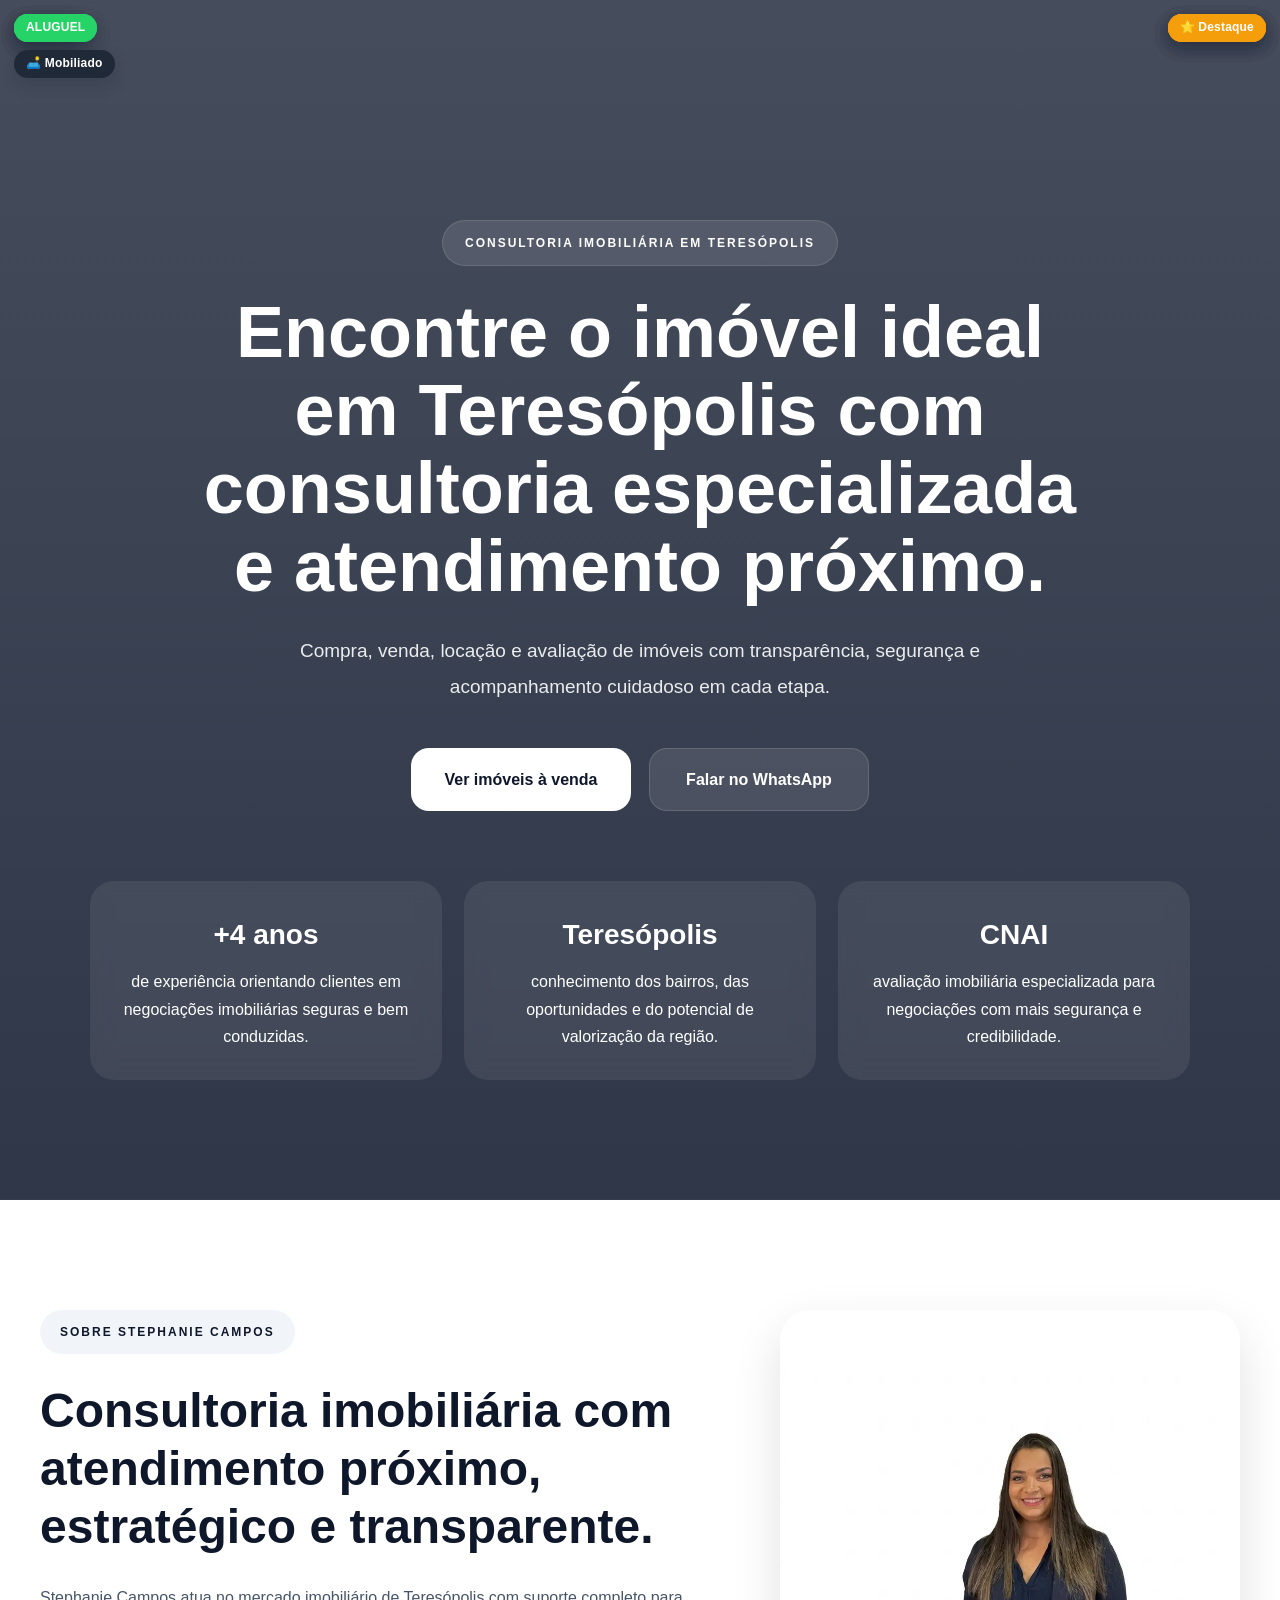
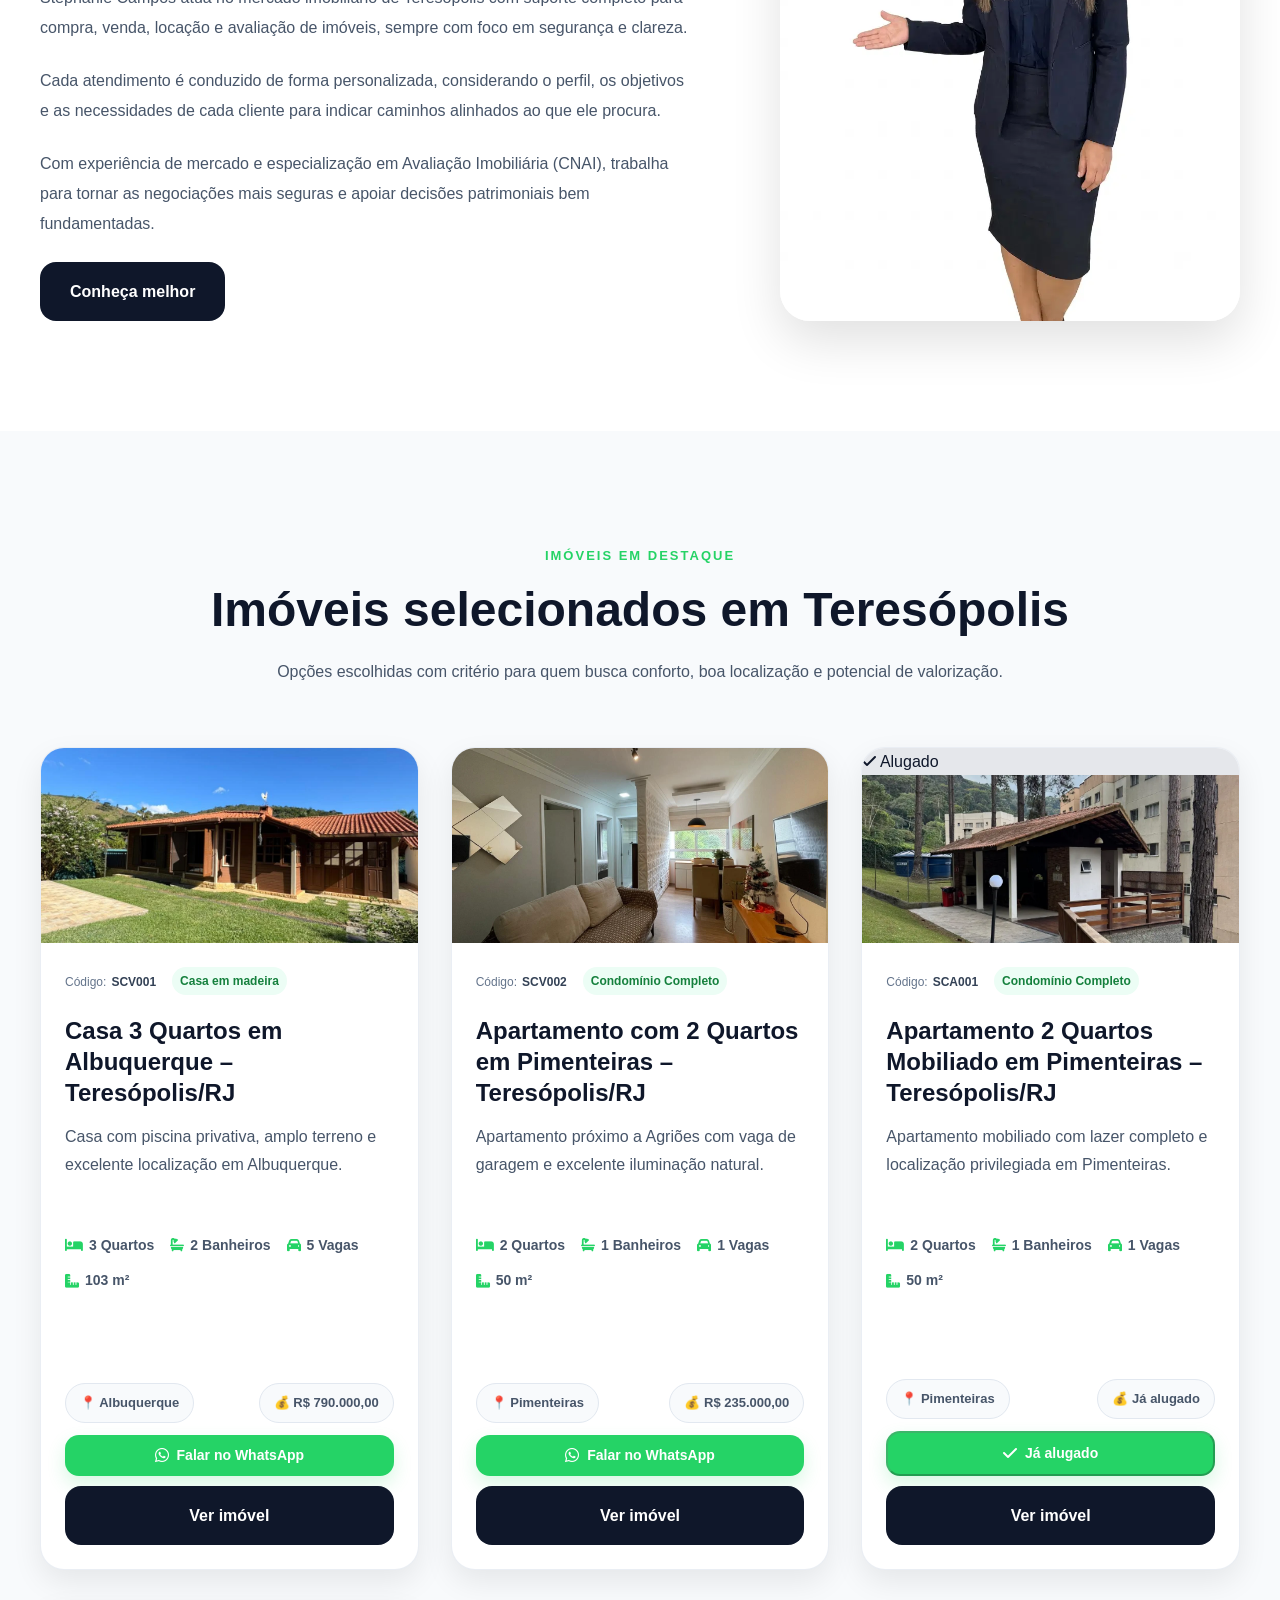
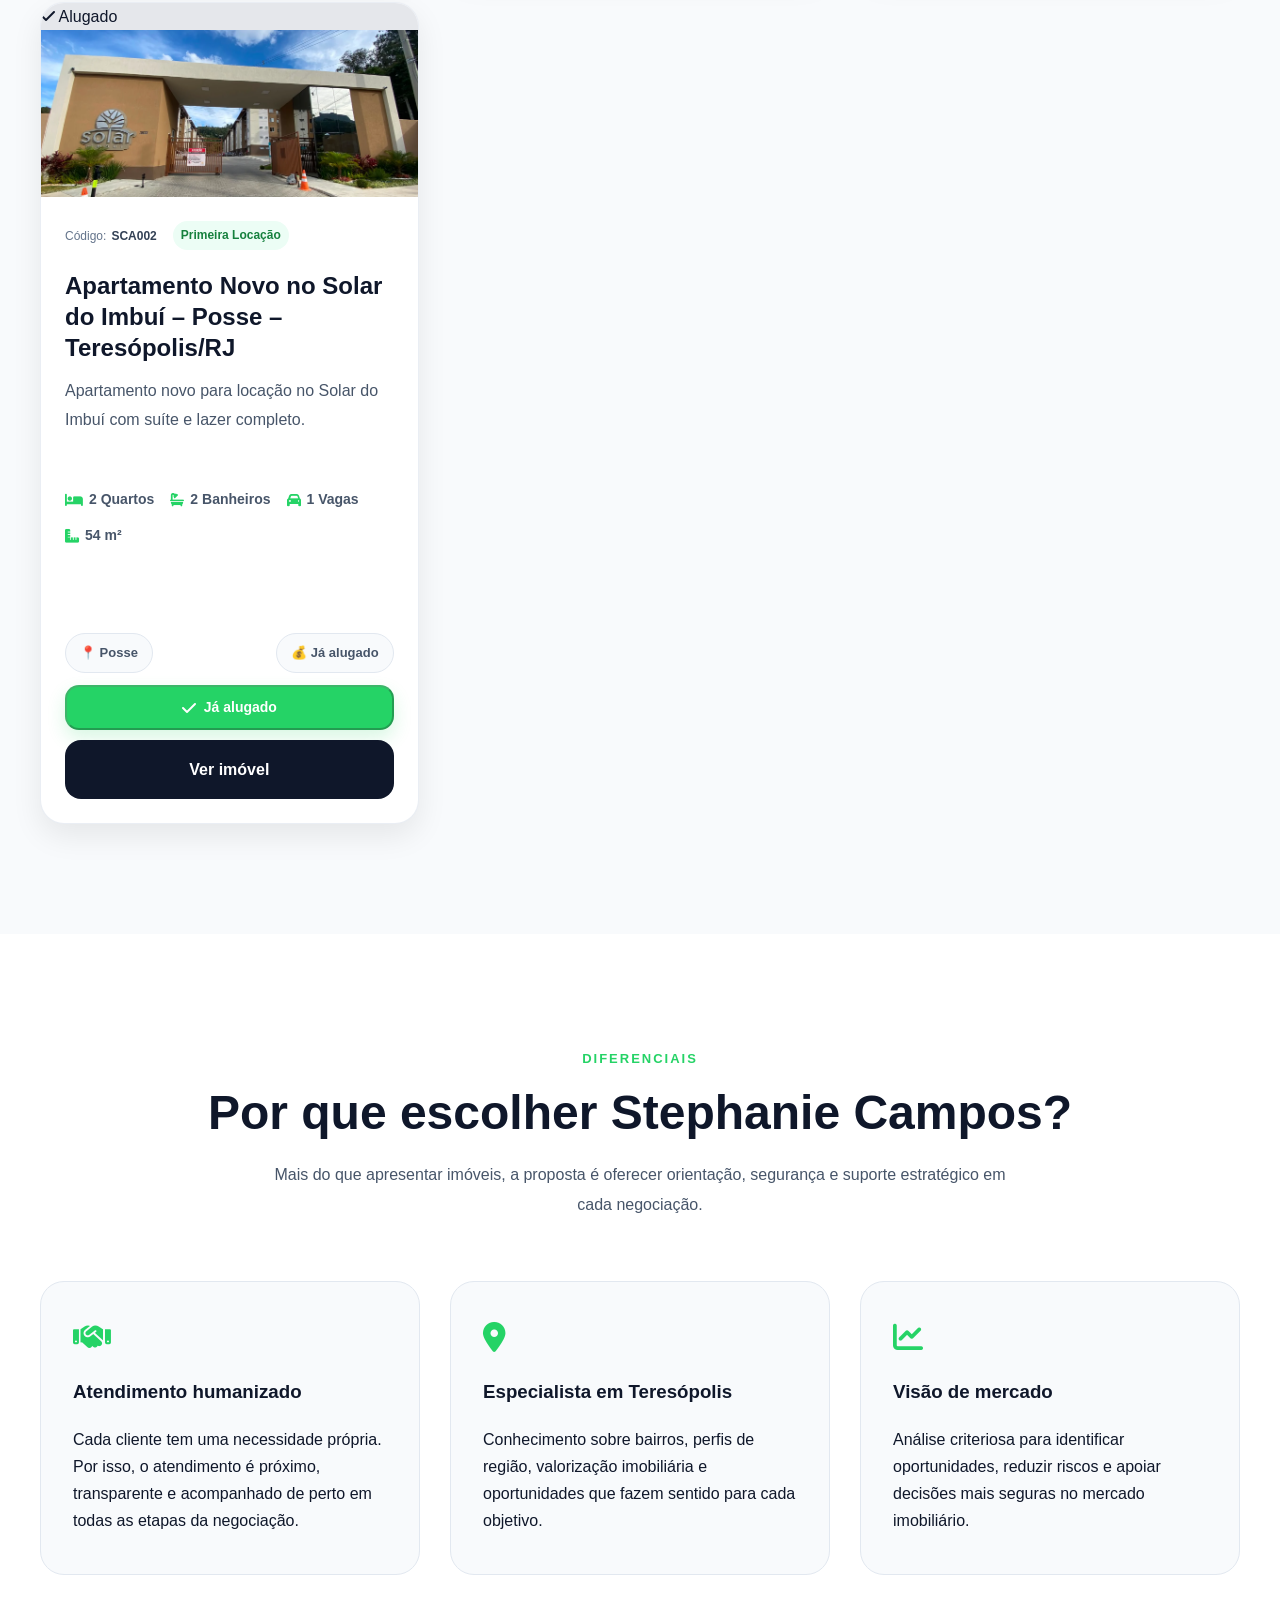
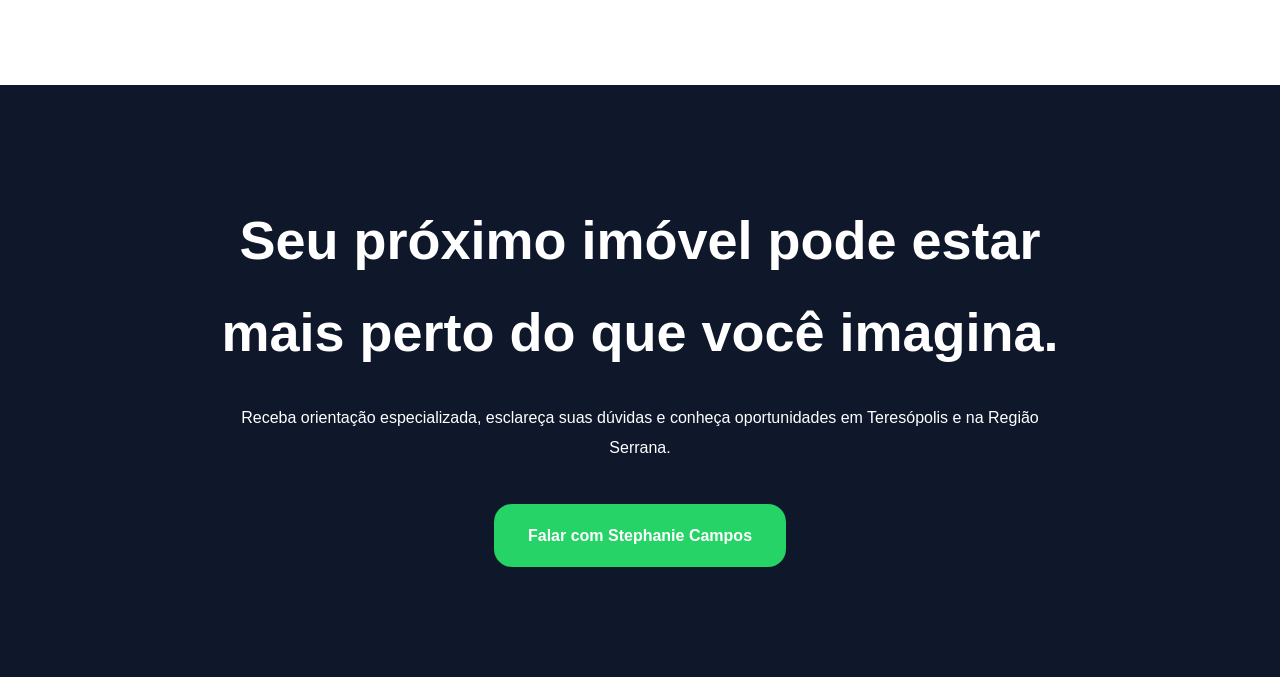
==== commit 7e259158: "Revisei apenas textos visíveis da Home em index.html" ====
--- a/index.html
+++ b/index.html
@@ -150,14 +150,14 @@
 
 <h1>
 
-Encontre o imóvel ideal em Teresópolis com atendimento especializado e humanizado.
+Encontre o imóvel ideal em Teresópolis com consultoria especializada e atendimento próximo.
 
 </h1>
 
 <p>
 
-Compra, venda, aluguel e avaliação de imóveis com transparência,
-segurança e acompanhamento completo em todas as etapas.
+Compra, venda, locação e avaliação de imóveis com transparência,
+segurança e acompanhamento cuidadoso em cada etapa.
 
 </p>
 
@@ -188,7 +188,7 @@
 <strong>+4 anos</strong>
 
 <span>
-de experiência auxiliando clientes em negociações imobiliárias seguras e estratégicas.
+de experiência orientando clientes em negociações imobiliárias seguras e bem conduzidas.
 </span>
 
 </div>
@@ -198,7 +198,7 @@
 <strong>Teresópolis</strong>
 
 <span>
-conhecimento aprofundado dos bairros, oportunidades e potencial de valorização da região.
+conhecimento dos bairros, das oportunidades e do potencial de valorização da região.
 </span>
 
 </div>
@@ -208,7 +208,7 @@
 <strong>CNAI</strong>
 
 <span>
-avaliação imobiliária especializada com mais segurança e credibilidade nas negociações.
+avaliação imobiliária especializada para negociações com mais segurança e credibilidade.
 </span>
 
 </div>
@@ -241,26 +241,26 @@
 
 <p>
 
-Stephanie Campos atua no mercado imobiliário de Teresópolis oferecendo suporte completo para compra, venda, locação e avaliação de imóveis com foco em segurança e clareza durante todo o processo.
-
-</p>
-
-<p>
-
-Cada atendimento é realizado de forma personalizada, entendendo o perfil, os objetivos e as necessidades de cada cliente para encontrar soluções realmente alinhadas ao que ele procura.
-
-</p>
-
-<p>
-
-Com experiência no mercado e especialização em Avaliação Imobiliária (CNAI), trabalha para proporcionar negociações mais seguras, valorização patrimonial e decisões imobiliárias mais inteligentes.
+Stephanie Campos atua no mercado imobiliário de Teresópolis com suporte completo para compra, venda, locação e avaliação de imóveis, sempre com foco em segurança e clareza.
+
+</p>
+
+<p>
+
+Cada atendimento é conduzido de forma personalizada, considerando o perfil, os objetivos e as necessidades de cada cliente para indicar caminhos alinhados ao que ele procura.
+
+</p>
+
+<p>
+
+Com experiência de mercado e especialização em Avaliação Imobiliária (CNAI), trabalha para tornar as negociações mais seguras e apoiar decisões patrimoniais bem fundamentadas.
 
 </p>
 
 <a href="quem-somos.html"
 class="saiba-mais-btn">
 
-Conhecer mais
+Conheça melhor
 
 </a>
 
@@ -289,14 +289,14 @@
 
 <h2>
 
-Oportunidades selecionadas em Teresópolis
+Imóveis selecionados em Teresópolis
 
 </h2>
 
 <p>
 
-Imóveis escolhidos estrategicamente para quem busca conforto,
-localização privilegiada e potencial de valorização.
+Opções escolhidas com critério para quem busca conforto,
+boa localização e potencial de valorização.
 
 </p>
 
@@ -330,7 +330,7 @@
 
 <p>
 
-Mais do que apresentar imóveis, o objetivo é oferecer orientação,
+Mais do que apresentar imóveis, a proposta é oferecer orientação,
 segurança e suporte estratégico em cada negociação.
 
 </p>
@@ -345,13 +345,13 @@
 
 <h3>
 
-Atendimento Humanizado
+Atendimento humanizado
 
 </h3>
 
 <p>
 
-Cada cliente possui uma necessidade diferente. O atendimento é realizado com proximidade, transparência e acompanhamento real em todas as etapas da negociação.
+Cada cliente tem uma necessidade própria. Por isso, o atendimento é próximo, transparente e acompanhado de perto em todas as etapas da negociação.
 
 </p>
 
@@ -369,7 +369,7 @@
 
 <p>
 
-Conhecimento estratégico sobre bairros, perfil das regiões, valorização imobiliária e oportunidades que realmente fazem sentido para cada objetivo.
+Conhecimento sobre bairros, perfis de região, valorização imobiliária e oportunidades que fazem sentido para cada objetivo.
 
 </p>
 
@@ -381,13 +381,13 @@
 
 <h3>
 
-Visão de Mercado
+Visão de mercado
 
 </h3>
 
 <p>
 
-Análise estratégica para identificar oportunidades, evitar riscos e ajudar clientes a tomarem decisões mais seguras e inteligentes no mercado imobiliário.
+Análise criteriosa para identificar oportunidades, reduzir riscos e apoiar decisões mais seguras no mercado imobiliário.
 
 </p>
 
@@ -411,8 +411,8 @@
 
 <p>
 
-Receba atendimento especializado, esclareça suas dúvidas
-e descubra oportunidades exclusivas em Teresópolis e região serrana.
+Receba orientação especializada, esclareça suas dúvidas
+e conheça oportunidades em Teresópolis e na Região Serrana.
 
 </p>
 
@@ -444,4 +444,4 @@
 
 </body>
 
-</html>+</html>
--- a/css/global.css
+++ b/css/global.css
@@ -550,6 +550,8 @@
 
     gap:10px;
 
+    margin-bottom:12px;
+
 }
 
 .imovel-info span{
@@ -571,7 +573,7 @@
 
 .imovel-btn{
 
-    margin-top:15px;
+    margin-top:10px;
 
     width:100%;
 
@@ -590,8 +592,6 @@
 
     font-weight:700;
 
-    margin-top:auto;
-
     transition:var(--transition);
 }
 
@@ -600,6 +600,62 @@
     transform:translateY(-2px);
 
     background:var(--primary-light);
+}
+
+.card-whatsapp-btn{
+
+    width:100%;
+
+    margin-top:0;
+
+    padding:12px 16px;
+
+    border-radius:14px;
+
+    background:#25d366;
+
+    color:#ffffff;
+
+    display:flex;
+
+    flex-direction:row;
+
+    align-items:center;
+
+    justify-content:center;
+
+    gap:8px;
+
+    font-size:14px;
+
+    font-weight:700;
+
+    text-align:center;
+
+    box-shadow:0 8px 18px rgba(37,211,102,.18);
+
+    transition:var(--transition);
+
+}
+
+.card-whatsapp-btn i{
+
+    font-size:16px;
+
+}
+
+.card-whatsapp-btn span{
+
+    line-height:1.2;
+
+}
+
+.card-whatsapp-btn:hover{
+
+    background:#1faa52;
+
+    transform:translateY(-1px);
+
 }
 
 /* =========================================================
@@ -912,6 +968,20 @@
     z-index:2;
 }
 
+.codigo-wrapper{
+
+    display:flex;
+
+    align-items:center;
+
+    gap:8px;
+
+    margin-bottom:10px;
+
+    flex-wrap:wrap;
+
+}
+
 .codigo-imovel{
 
     font-size:.75rem;
@@ -1026,6 +1096,76 @@
     border-radius:999px;
 
     margin-bottom:10px;
+
+}
+
+/* =========================================================
+TAG PRINCIPAL
+========================================================= */
+
+.tag-principal-imovel{
+
+    display:inline-block;
+
+    background:#ecfdf5;
+
+    color:#15803d;
+
+    font-size:.75rem;
+
+    font-weight:700;
+
+    padding:4px 8px;
+
+    border-radius:999px;
+
+    margin-left:8px;
+
+    margin-bottom:10px;
+
+}
+
+.codigo-wrapper .codigo-imovel{
+
+    display:inline-flex;
+
+    align-items:center;
+
+    gap:5px;
+
+    margin-bottom:8px;
+
+    padding:0;
+
+    border-radius:0;
+
+    background:transparent;
+
+    color:#64748b;
+
+    font-size:12px;
+
+    font-weight:500;
+
+    letter-spacing:0;
+
+    text-transform:none;
+
+}
+
+.codigo-wrapper .codigo-imovel span{
+
+    font-weight:500;
+
+    color:#64748b;
+
+}
+
+.codigo-wrapper .codigo-imovel strong{
+
+    color:#334155;
+
+    font-weight:800;
 
 }
 
@@ -1168,4 +1308,156 @@
 
     transform: translateY(0);
 
-}+}
+
+/* =========================================================
+AJUSTES VISUAIS V1.0
+========================================================= */
+
+.cards-grid{
+
+    gap:32px;
+
+}
+
+.imovel-card{
+
+    border:1px solid rgba(226,232,240,.72);
+
+    border-radius:24px;
+
+}
+
+.imovel-content{
+
+    padding:24px;
+
+}
+
+.imovel-content h3{
+
+    margin-bottom:14px;
+
+}
+
+.card-caracteristicas{
+
+    gap:12px 16px;
+
+    margin-top:10px;
+
+    margin-bottom:20px;
+
+}
+
+.imovel-info{
+
+    gap:12px;
+
+}
+
+.badge-finalidade,
+.badge-destaque,
+.badge-mobiliado{
+
+    display:inline-flex;
+
+    align-items:center;
+
+    justify-content:center;
+
+    min-height:28px;
+
+    padding:6px 12px;
+
+    border-radius:999px;
+
+    font-size:12px;
+
+    font-weight:700;
+
+    line-height:1.15;
+
+    letter-spacing:.2px;
+
+    box-shadow:0 6px 16px rgba(15,23,42,.16);
+
+}
+
+.badge-finalidade{
+
+    top:14px;
+    left:14px;
+
+    background:#25d366;
+
+    color:#ffffff;
+
+}
+
+.badge-destaque{
+
+    top:14px;
+    right:14px;
+
+    background:#f59e0b;
+
+    color:#ffffff;
+
+}
+
+.badge-mobiliado{
+
+    top:50px;
+    left:14px;
+
+    background:#1f2937;
+
+    color:#ffffff;
+
+}
+
+.scroll-top-btn{
+
+    right:24px;
+
+    bottom:24px;
+
+    background:#0f172a;
+
+    box-shadow:0 8px 24px rgba(15,23,42,.18);
+
+}
+
+.scroll-top-btn:hover{
+
+    transform:translateY(-3px);
+
+}
+
+@media(max-width:600px){
+
+    .cards-grid{
+
+        gap:24px;
+
+    }
+
+    .imovel-content{
+
+        padding:22px;
+
+    }
+
+    .scroll-top-btn{
+
+        right:18px;
+
+        bottom:18px;
+
+        width:48px;
+        height:48px;
+
+    }
+
+}
--- a/css/home.css
+++ b/css/home.css
@@ -297,7 +297,9 @@
 
     background:white;
 
-    border-radius:28px;
+    border:1px solid rgba(226,232,240,.72);
+
+    border-radius:24px;
 
     overflow:hidden;
 
@@ -405,7 +407,9 @@
 
     padding:40px 32px;
 
-    border-radius:28px;
+    border:1px solid #e2e8f0;
+
+    border-radius:24px;
 }
 
 .beneficio-box i{
@@ -520,5 +524,7 @@
     .hero-btn-outline{
 
         width:100%;
-    }
-}+
+        min-height:56px;
+    }
+}
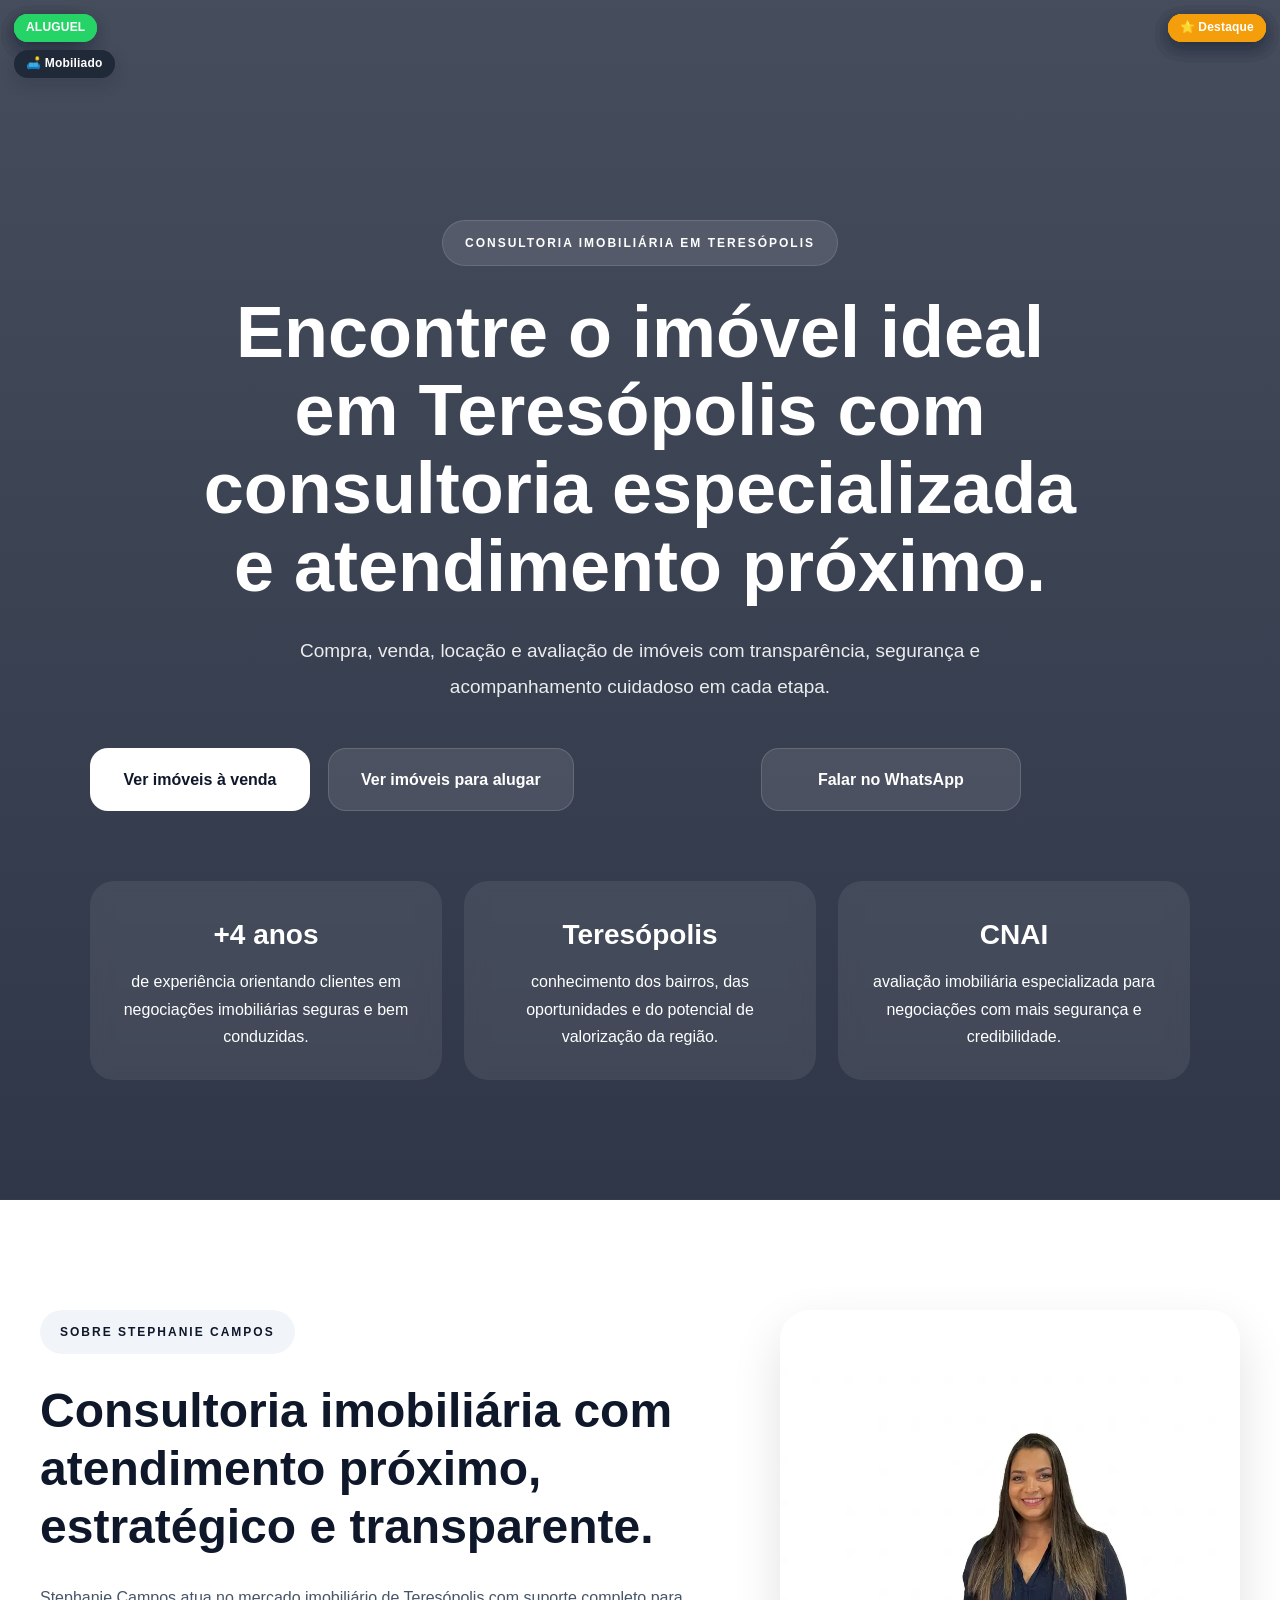
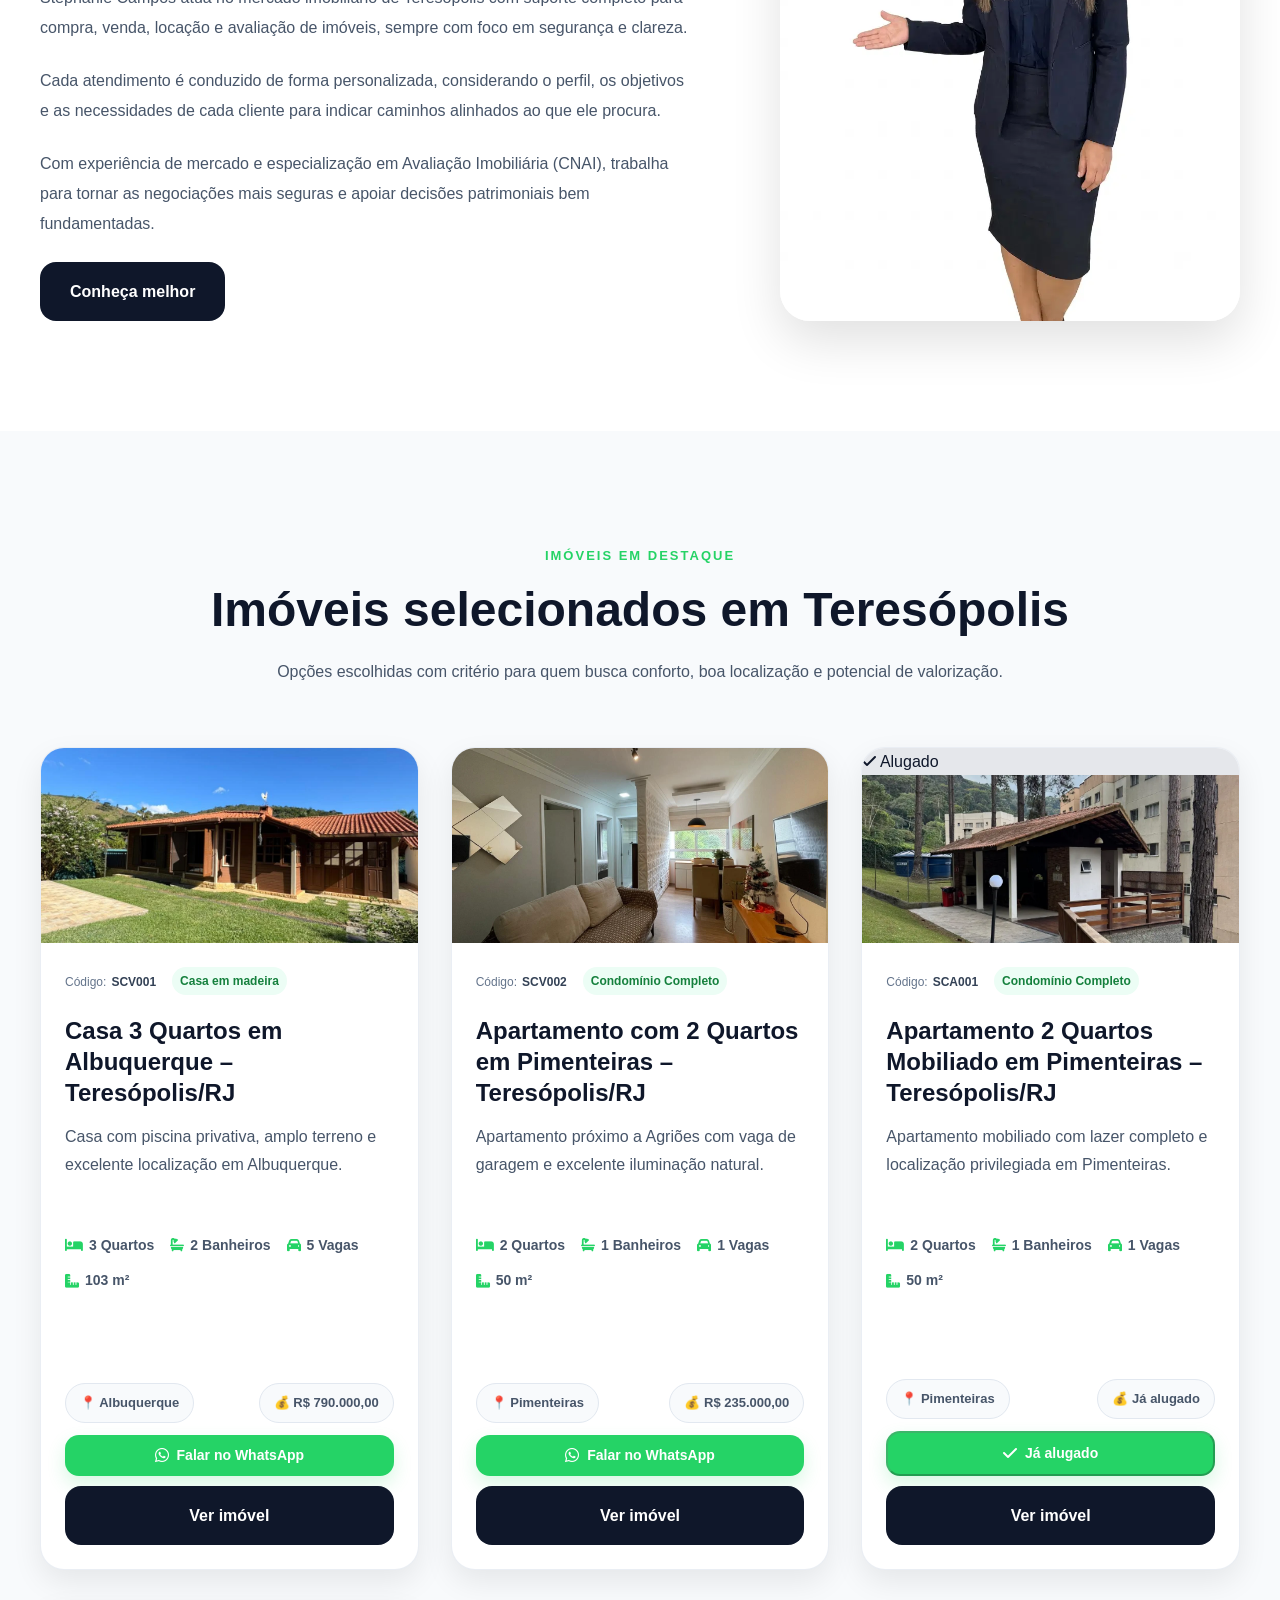
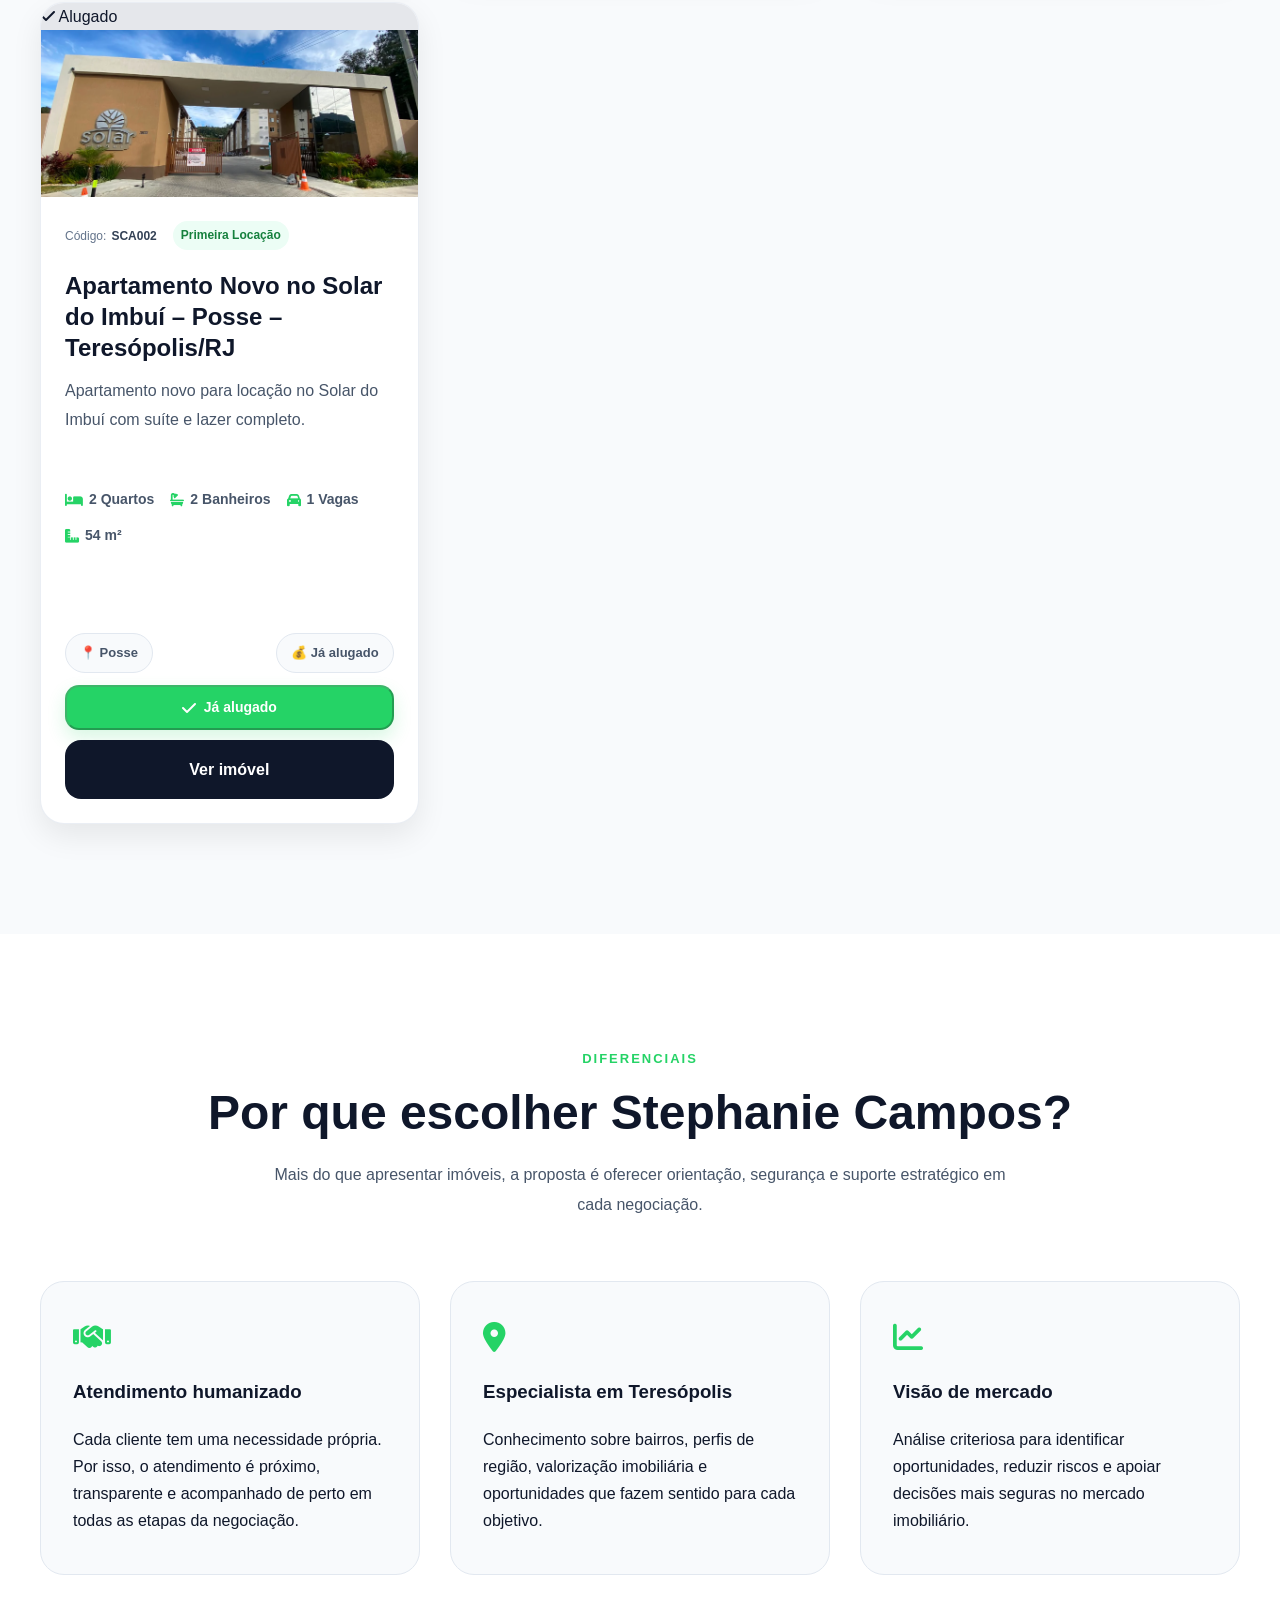
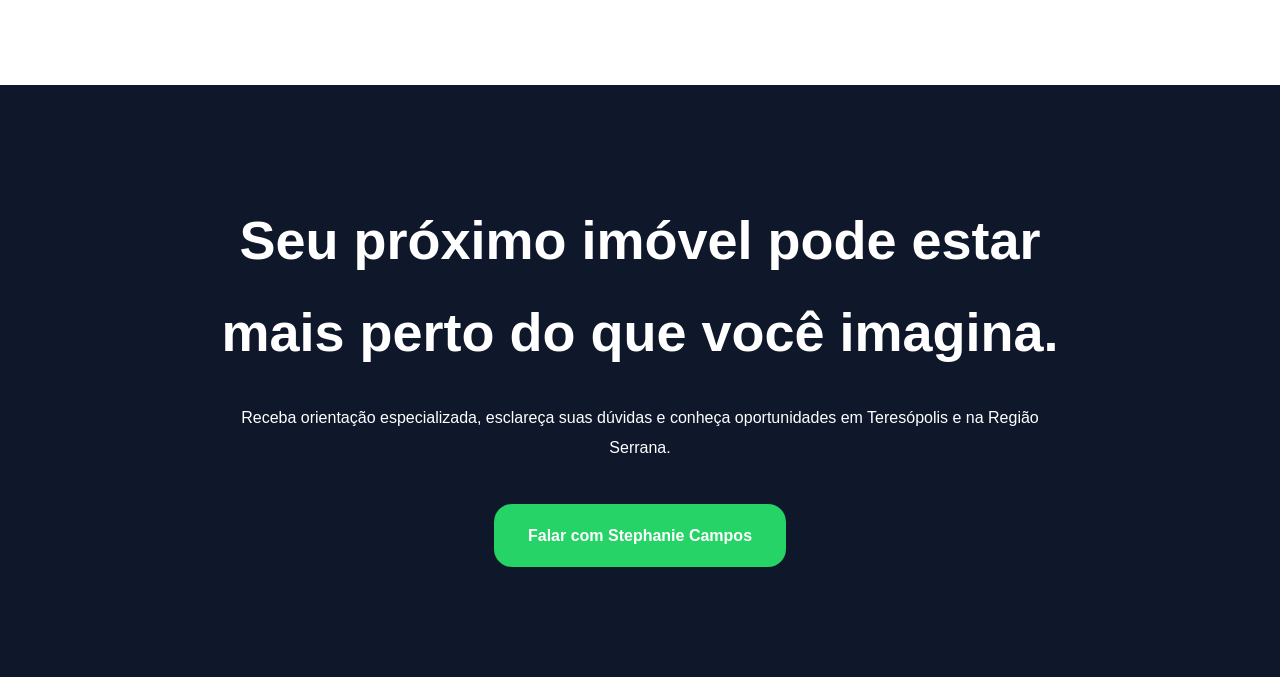
==== commit a58a972a: "FECHAMENTO TÉCNICO DA V1 UX + ROBUSTEZ + CTA FINAL" ====
--- a/index.html
+++ b/index.html
@@ -170,10 +170,17 @@
 
 </a>
 
+<a href="aluguel.html"
+class="hero-btn-outline hero-btn-rent">
+
+Ver im&oacute;veis para alugar
+
+</a>
+
 <a href="https://wa.me/5521989321485?text=Olá%20Stephanie,%20vim%20pelo%20site%20e%20gostaria%20de%20mais%20informações."
 target="_blank"
 rel="noopener noreferrer"
-class="hero-btn-outline">
+class="hero-btn-outline hero-btn-contact">
 
 Falar no WhatsApp
 
--- a/css/global.css
+++ b/css/global.css
@@ -389,6 +389,18 @@
     repeat(auto-fit,minmax(340px,1fr));
 
     gap:36px;
+}
+
+.loading-imoveis{
+
+    grid-column:1 / -1;
+    width:100%;
+    text-align:center;
+    color:#64748b;
+    font-size:15px;
+    font-weight:500;
+    line-height:1.7;
+    padding:24px 0;
 }
 
 /* =========================================================
@@ -1461,3 +1473,179 @@
     }
 
 }
+
+/* =========================================================
+AUDITORIA RESPONSIVA 16.3
+========================================================= */
+
+@media(max-width:1366px){
+
+    .header{
+
+        padding-left:6%;
+        padding-right:6%;
+
+    }
+
+    nav{
+
+        gap:22px;
+
+    }
+
+}
+
+@media(max-width:1024px){
+
+    .footer-grid{
+
+        gap:42px 34px;
+
+    }
+
+}
+
+@media(max-width:768px){
+
+    .page-hero{
+
+        min-height:auto;
+
+        padding:
+        190px
+        20px
+        88px;
+
+    }
+
+    .page-hero-tag{
+
+        margin-bottom:20px;
+
+        line-height:1.25;
+
+    }
+
+    .page-hero h1{
+
+        margin-bottom:20px;
+
+    }
+
+    .section-title{
+
+        margin-bottom:44px;
+
+    }
+
+    .section-title p{
+
+        line-height:1.82;
+
+    }
+
+    .imovel-info{
+
+        flex-direction:column;
+
+        align-items:stretch;
+
+    }
+
+    .imovel-info span{
+
+        width:100%;
+
+        text-align:center;
+
+    }
+
+}
+
+@media(max-width:600px){
+
+    .header{
+
+        gap:14px;
+
+        padding:14px 18px;
+
+    }
+
+    nav{
+
+        gap:10px 12px;
+
+    }
+
+    nav a{
+
+        font-size:13px;
+
+    }
+
+    .whatsapp-btn{
+
+        padding:12px 18px;
+
+        min-height:46px;
+
+    }
+
+    .page-hero{
+
+        padding:
+        220px
+        20px
+        78px;
+
+    }
+
+    .page-hero h1{
+
+        font-size:clamp(34px,10vw,42px);
+
+    }
+
+    .page-hero p{
+
+        font-size:17px;
+
+        line-height:1.75;
+
+    }
+
+    .section-title{
+
+        margin-bottom:36px;
+
+    }
+
+    .section-title h2{
+
+        font-size:clamp(30px,9vw,36px);
+
+    }
+
+    .cards-grid{
+
+        grid-template-columns:minmax(0,1fr);
+
+    }
+
+    footer{
+
+        padding:
+        78px
+        20px
+        42px;
+
+    }
+
+    .footer-logo-white{
+
+        width:190px;
+
+    }
+
+}
--- a/css/home.css
+++ b/css/home.css
@@ -131,6 +131,8 @@
     background:white;
 
     color:var(--primary);
+
+    order:1;
 }
 
 .hero-btn-outline{
@@ -140,6 +142,22 @@
     border:1px solid rgba(255,255,255,0.14);
 
     color:white;
+}
+
+.hero-btn-rent{
+
+    order:2;
+}
+
+.hero-btn-contact{
+
+    flex-basis:100%;
+
+    max-width:260px;
+
+    margin-inline:auto;
+
+    order:3;
 }
 
 .hero-info{
@@ -512,7 +530,9 @@
 
     .hero{
 
-        padding:180px 20px 100px;
+        min-height:auto;
+
+        padding:190px 20px 92px;
     }
 
     .hero-buttons{
@@ -526,5 +546,112 @@
         width:100%;
 
         min-height:56px;
-    }
-}
+
+        max-width:none;
+    }
+}
+
+/* =========================================================
+AUDITORIA RESPONSIVA 16.3
+========================================================= */
+
+@media(max-width:1024px){
+
+    .hero-info{
+
+        gap:18px;
+
+    }
+
+    .sobre-home,
+    .destaques-home,
+    .beneficios,
+    .cta-final{
+
+        padding-top:96px;
+        padding-bottom:96px;
+
+    }
+
+}
+
+@media(max-width:600px){
+
+    .hero{
+
+        padding:
+        220px
+        20px
+        78px;
+
+    }
+
+    .hero-mini{
+
+        margin-bottom:20px;
+
+        line-height:1.25;
+
+    }
+
+    .hero-content h1{
+
+        margin-bottom:20px;
+
+        font-size:clamp(34px,10vw,42px);
+
+    }
+
+    .hero-content p{
+
+        margin-bottom:32px;
+
+        font-size:17px;
+
+        line-height:1.75;
+
+    }
+
+    .hero-info{
+
+        margin-top:48px;
+
+    }
+
+    .hero-info div{
+
+        padding:24px;
+
+    }
+
+    .sobre-home,
+    .destaques-home,
+    .beneficios,
+    .cta-final{
+
+        padding:
+        78px
+        20px;
+
+    }
+
+    .sobre-home h2,
+    .cta-final h2{
+
+        font-size:clamp(30px,9vw,38px);
+
+    }
+
+    .beneficio-box{
+
+        padding:32px 24px;
+
+    }
+
+    .cta-btn{
+
+        width:100%;
+
+    }
+
+}
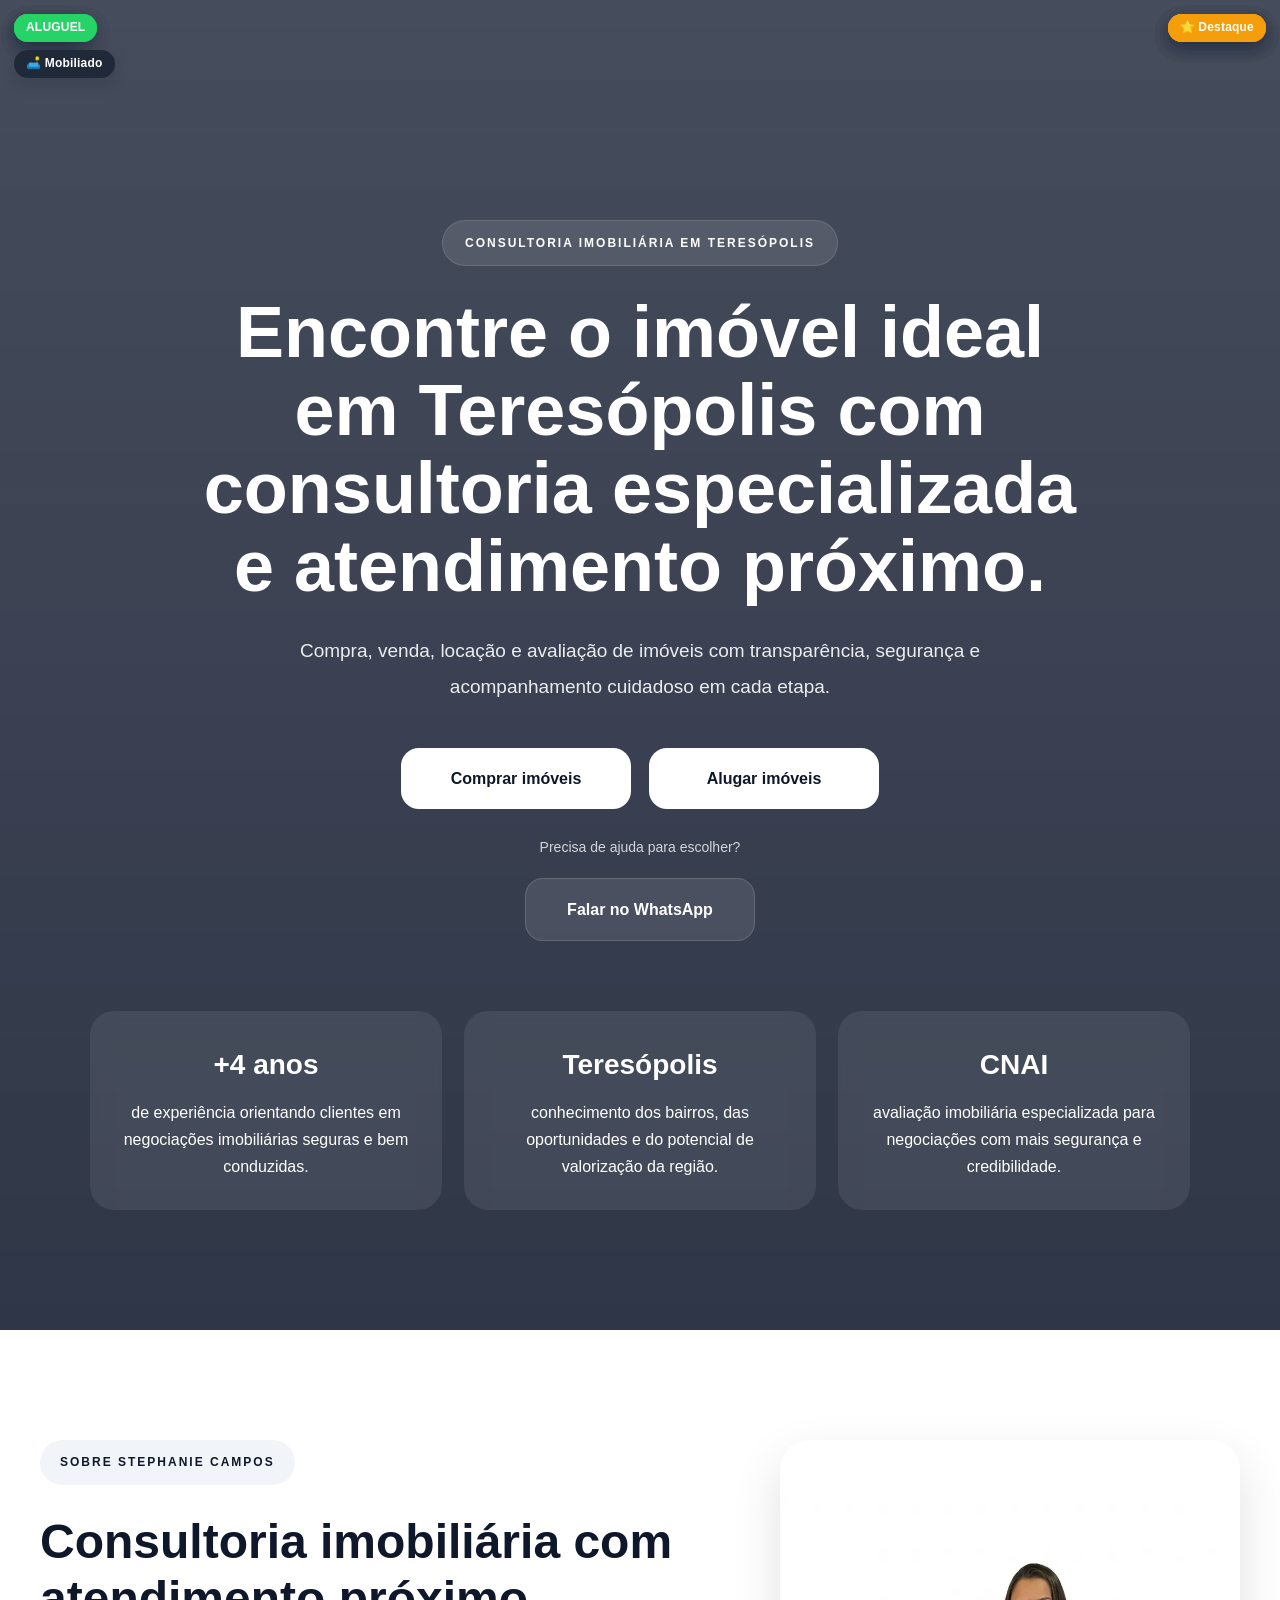
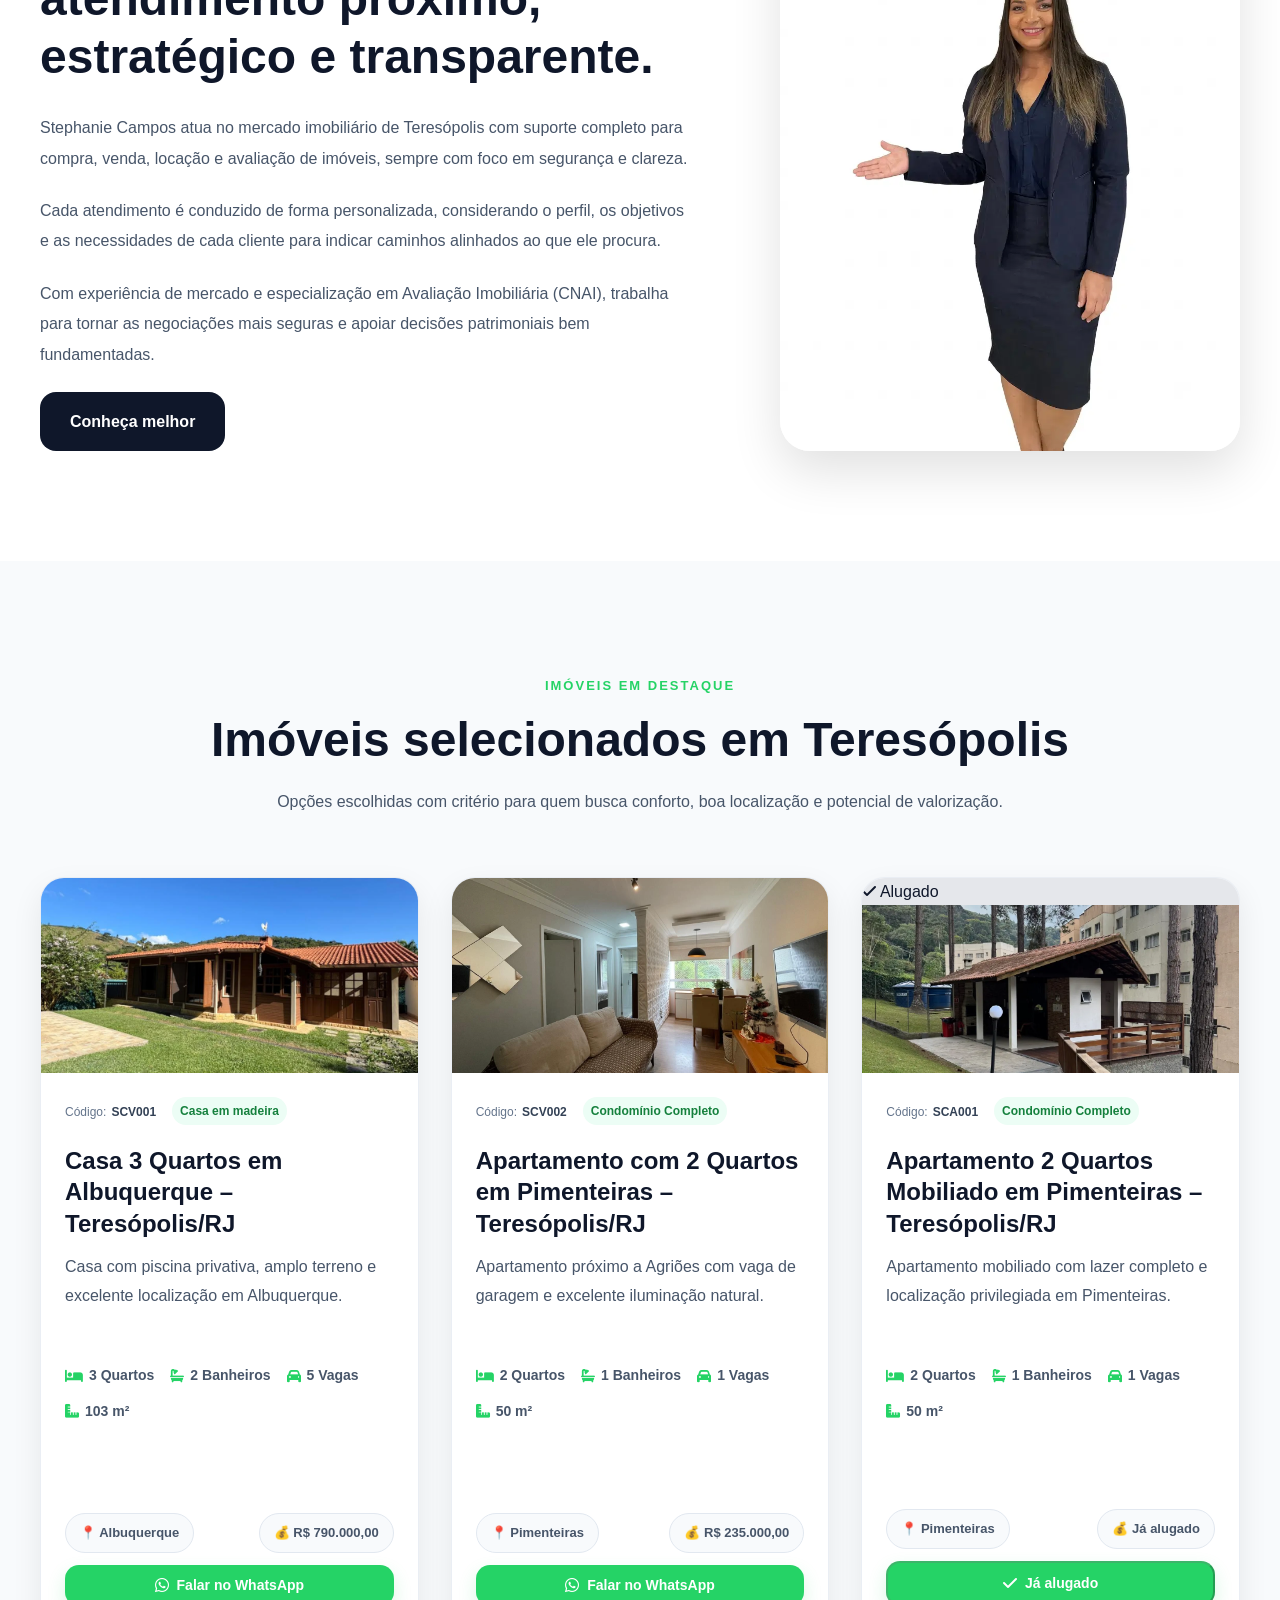
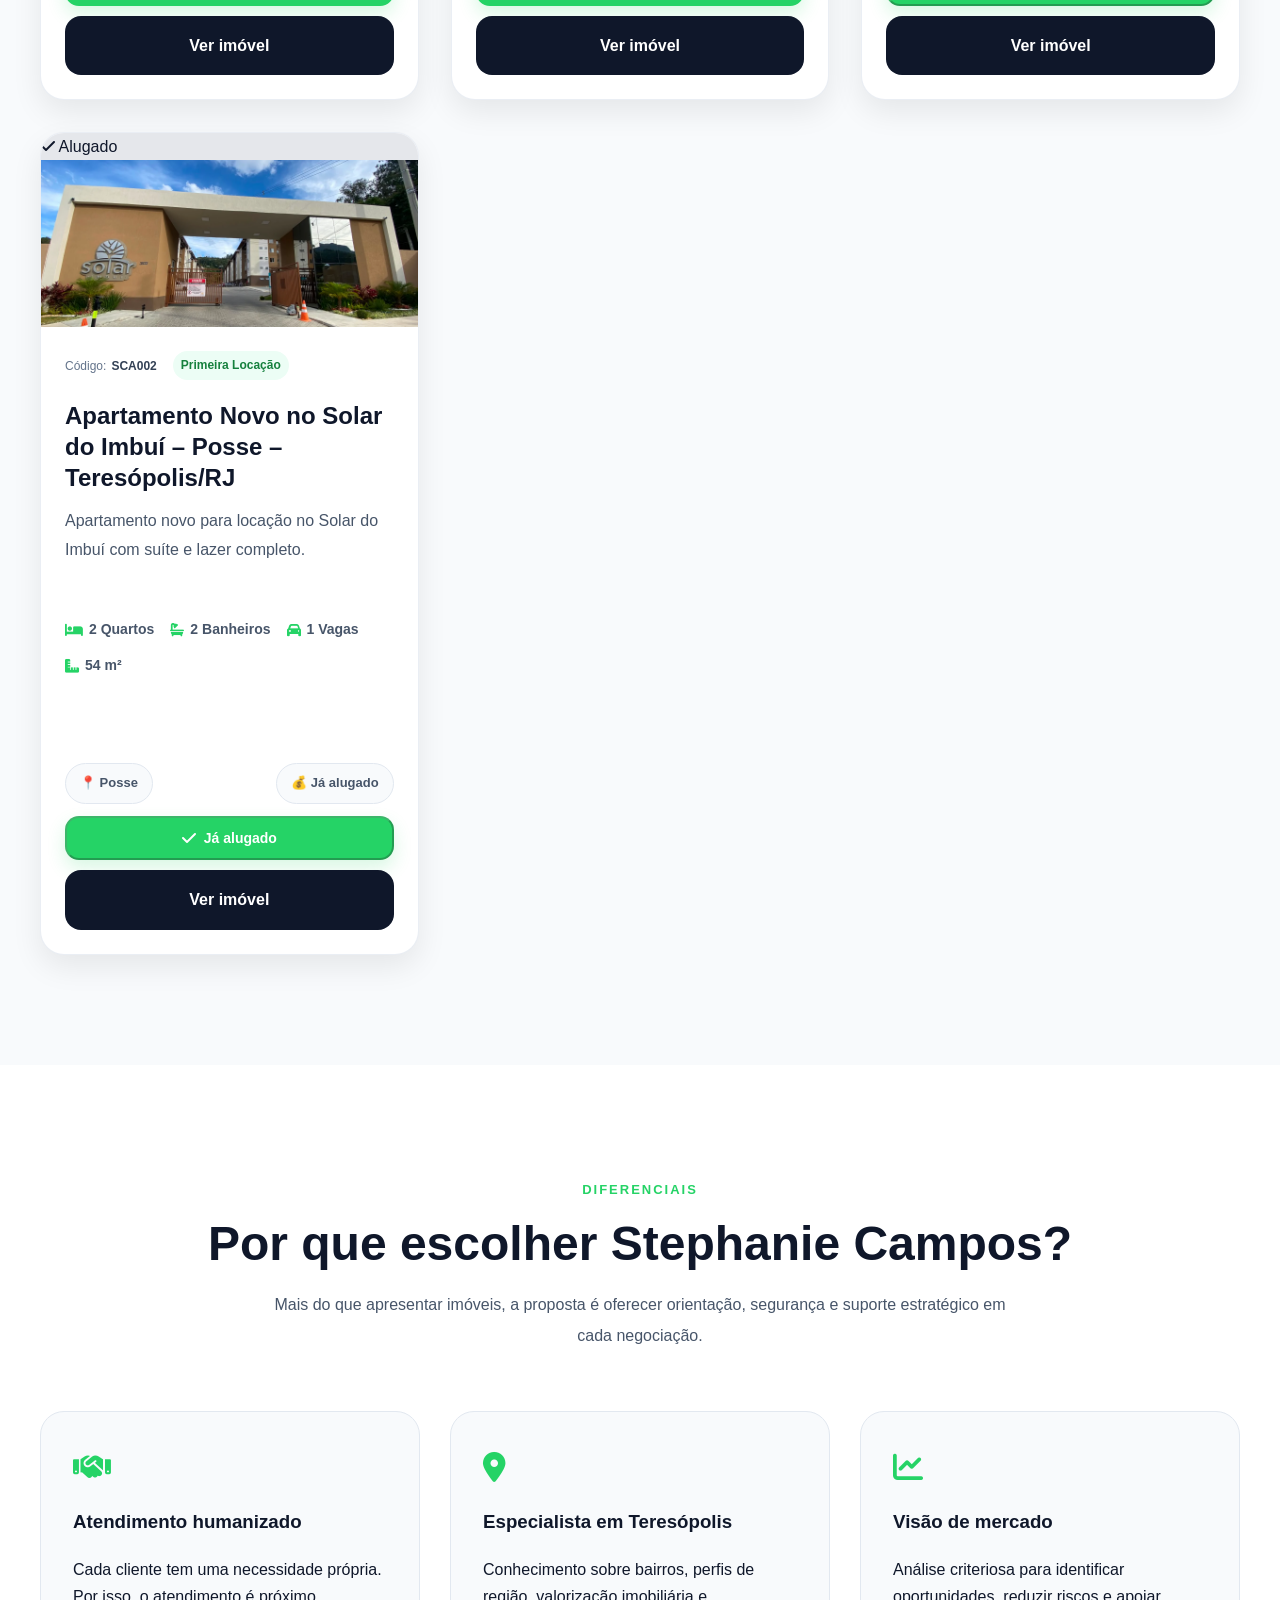
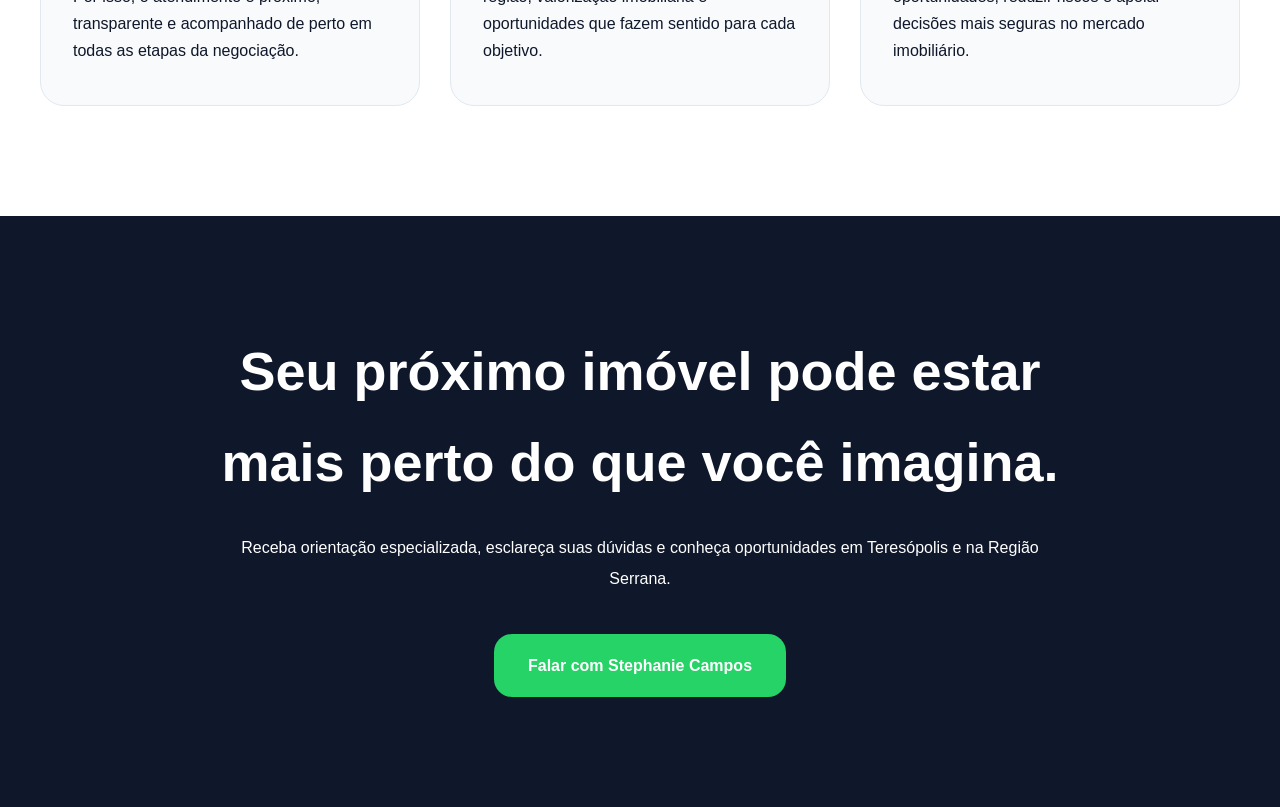
==== commit c28c2134: "ETAPA 18.1 — REFINAMENTO FINAL DO HERO (HOME)UX+CTA CONSISTÊNCIA VISUAL" ====
--- a/index.html
+++ b/index.html
@@ -166,16 +166,20 @@
 <a href="comprar.html"
 class="hero-btn">
 
-Ver imóveis à venda
+Comprar imóveis
 
 </a>
 
 <a href="aluguel.html"
-class="hero-btn-outline hero-btn-rent">
-
-Ver im&oacute;veis para alugar
+class="hero-btn">
+
+Alugar im&oacute;veis
 
 </a>
+
+<span class="hero-cta-note">
+Precisa de ajuda para escolher?
+</span>
 
 <a href="https://wa.me/5521989321485?text=Olá%20Stephanie,%20vim%20pelo%20site%20e%20gostaria%20de%20mais%20informações."
 target="_blank"
--- a/css/home.css
+++ b/css/home.css
@@ -105,13 +105,17 @@
 
     flex-wrap:wrap;
 
-    gap:18px;
+    column-gap:18px;
+
+    row-gap:20px;
 }
 
 .hero-btn,
 .hero-btn-outline{
 
-    min-width:220px;
+    width:230px;
+
+    min-height:58px;
 
     padding:17px 32px;
 
@@ -144,20 +148,39 @@
     color:white;
 }
 
-.hero-btn-rent{
+.hero-buttons .hero-btn:nth-of-type(2){
 
     order:2;
 }
 
+.hero-cta-note{
+
+    flex-basis:100%;
+
+    margin-top:8px;
+
+    color:rgba(255,255,255,0.78);
+
+    font-size:14px;
+
+    line-height:1.5;
+
+    font-weight:500;
+
+    order:3;
+}
+
 .hero-btn-contact{
 
     flex-basis:100%;
 
-    max-width:260px;
+    width:230px;
+
+    max-width:230px;
 
     margin-inline:auto;
 
-    order:3;
+    order:4;
 }
 
 .hero-info{
